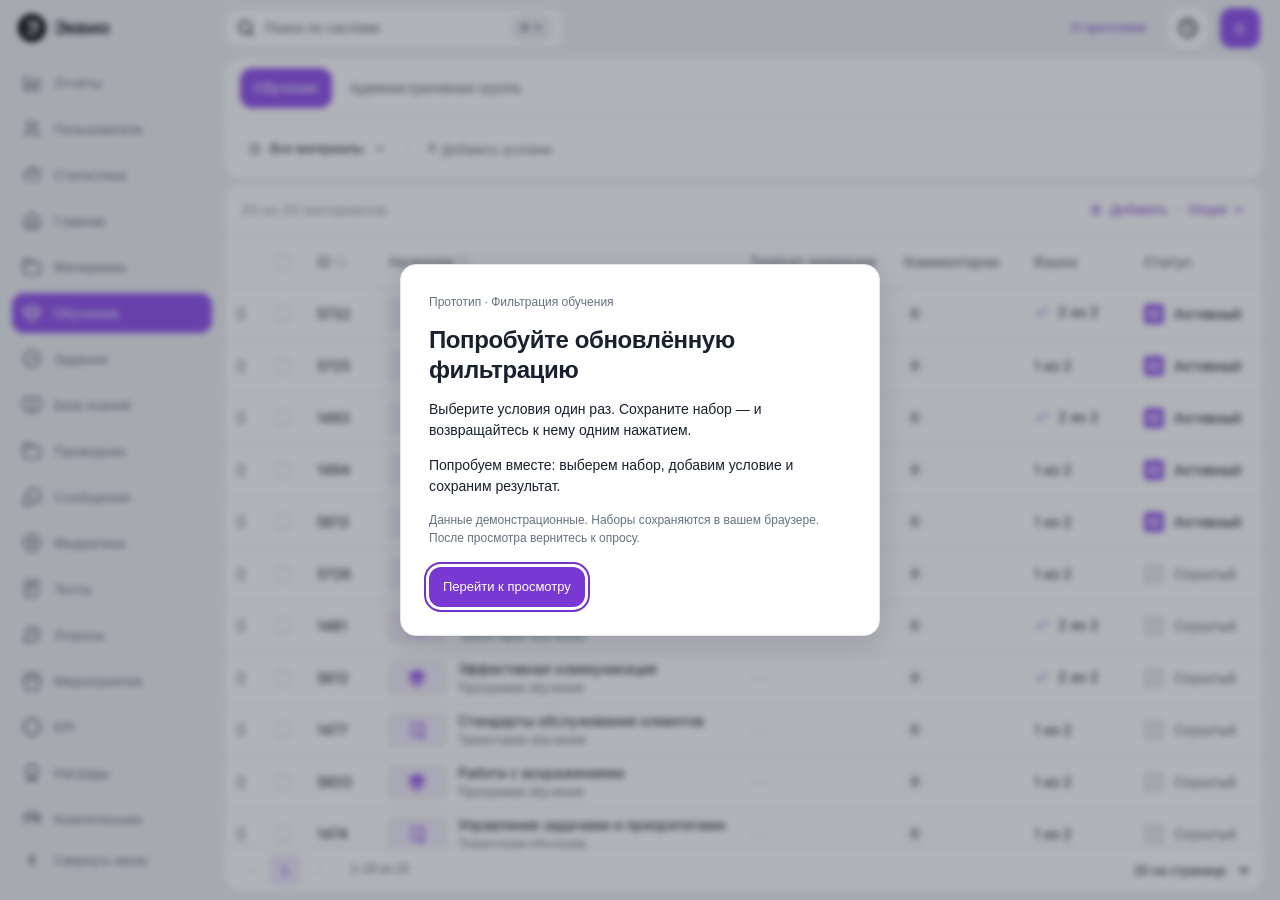
==== layout-filter-tour/index.html @ 99398ef5 "Publish two Ekvio research prototypes" ====
<!DOCTYPE html>

<html class="notranslate" lang="ru" translate="no"><head><meta charset="utf-8"/><meta content="width=device-width,initial-scale=1" name="viewport"/><meta content="default-src 'none'; img-src 'self' data:; style-src 'self' 'unsafe-inline'; font-src 'self' data:; script-src 'self'; connect-src 'none'; frame-src 'none'; form-action 'none'; base-uri 'none'" http-equiv="Content-Security-Policy"/><title>Эквио · Попробуйте новую фильтрацию</title><link href="assets/e14775a285245802.css" rel="stylesheet"/>
<link href="assets/inline-01.css" rel="stylesheet"/>
<link href="assets/inline-02.css" rel="stylesheet"/>
<link href="assets/inline-03.css" rel="stylesheet"/>
<link href="assets/inline-04.css" rel="stylesheet"/>
<link href="assets/inline-05.css" rel="stylesheet"/>
<link href="assets/aad5d171cd3f536a.css" rel="stylesheet"/>
<link href="assets/68f883c4b0aa646a.css" rel="stylesheet"/>
<link href="assets/72a72eab15d77224.css" rel="stylesheet"/>
<link href="assets/inline-09.css" rel="stylesheet"/>
<link href="assets/inline-10.css" rel="stylesheet"/>
<link href="assets/inline-11.css" rel="stylesheet"/>
<link href="assets/6b6052547d65564a.css" rel="stylesheet"/>
<link href="assets/01a82d93667bd2c8.css" rel="stylesheet"/>
<link href="assets/c01bfa5bc910f23b.css" rel="stylesheet"/><link href="tokens.css" rel="stylesheet"/><link href="ui.css" rel="stylesheet"/><script defer="" src="search-index.js"></script><script defer="" src="ui.js?v=study-9"></script><link href="layout-b.css" rel="stylesheet"/><link href="filter-views.css?v=study-9" rel="stylesheet"/><link href="research-tour.css?v=study-9" rel="stylesheet"/></head><body class="refresh list-view layout-b preview-hidden filter-views"><svg aria-hidden="true" style="display:none" xmlns="http://www.w3.org/2000/svg"><symbol fill="none" id="igIIs">
<path clip-rule="evenodd" d="M11.4772 1.33636C11.8195 1.24368 12.1803 1.24368 12.5226 1.33636C12.92 1.44395 13.2545 1.7066 13.5215 1.91624C13.547 1.93625 13.5719 1.95578 13.5961 1.97465L20.3784 7.24977C20.4046 7.27008 20.4305 7.29019 20.4562 7.31013C20.8328 7.60241 21.1646 7.85991 21.4119 8.19421C21.6288 8.48759 21.7905 8.8181 21.8889 9.1695C22.0009 9.56992 22.0005 9.98993 22 10.4667C21.9999 10.4992 21.9999 10.532 21.9999 10.5651V17.8386C21.9999 18.3657 21.9999 18.8204 21.9693 19.195C21.937 19.5904 21.8657 19.9836 21.6729 20.362C21.3853 20.9264 20.9264 21.3854 20.3619 21.673C19.9835 21.8658 19.5903 21.9371 19.1949 21.9694C18.8204 22 18.3656 22 17.8385 22H15.7999C15.7923 22 15.7846 22 15.7767 22C15.6576 22 15.5154 22.0001 15.3901 21.9899C15.2448 21.978 15.0369 21.9475 14.8189 21.8365C14.5367 21.6927 14.3072 21.4632 14.1634 21.181C14.0523 20.963 14.0219 20.755 14.01 20.6098C13.9998 20.4845 13.9998 20.3422 13.9999 20.2231L13.9999 13.6C13.9999 13.3035 13.9991 13.1412 13.9896 13.0246C13.9892 13.02 13.9888 13.0156 13.9884 13.0114C13.9843 13.011 13.9799 13.0107 13.9753 13.0103C13.8587 13.0008 13.6964 13 13.3999 13H10.5999C10.3034 13 10.1411 13.0008 10.0245 13.0103C10.0199 13.0107 10.0155 13.011 10.0113 13.0114C10.011 13.0156 10.0106 13.02 10.0102 13.0246C10.0007 13.1412 9.9999 13.3035 9.9999 13.6L9.9999 20.2231C9.99995 20.3422 10 20.4845 9.98976 20.6098C9.9779 20.755 9.94745 20.963 9.83641 21.181C9.6926 21.4632 9.46312 21.6927 9.18088 21.8365C8.96294 21.9475 8.75494 21.978 8.60973 21.9899C8.48441 22.0001 8.34216 22 8.22305 22C8.21523 22 8.2075 22 8.1999 22H6.16133C5.63419 22 5.17943 22 4.80487 21.9694C4.40952 21.9371 4.0163 21.8658 3.63792 21.673C3.07344 21.3854 2.6145 20.9264 2.32688 20.362C2.13408 19.9836 2.06277 19.5904 2.03046 19.195C1.99986 18.8204 1.99988 18.3657 1.99989 17.8385L1.9999 10.5651C1.9999 10.532 1.99986 10.4992 1.99982 10.4667C1.99931 9.98993 1.99886 9.56992 2.11094 9.1695C2.2093 8.8181 2.37094 8.48759 2.58794 8.19421C2.83519 7.85991 3.16701 7.6024 3.54364 7.31012C3.56934 7.29018 3.59524 7.27007 3.62134 7.24977L10.4037 1.97465C10.4279 1.95578 10.4528 1.93625 10.4783 1.91623C10.7453 1.7066 11.0798 1.44395 11.4772 1.33636ZM11.9926 3.28153C11.9174 3.33174 11.8184 3.40798 11.6315 3.55335L4.84923 8.82848C4.35115 9.21587 4.2584 9.29901 4.19591 9.3835C4.12358 9.4813 4.0697 9.59147 4.03691 9.7086C4.00858 9.8098 3.9999 9.93406 3.9999 10.5651V17.8C3.9999 18.3765 4.00067 18.7488 4.02382 19.0321C4.04602 19.3038 4.0837 19.4045 4.10889 19.454C4.20476 19.6421 4.35774 19.7951 4.5459 19.891C4.59535 19.9162 4.69607 19.9539 4.96773 19.9761C5.25107 19.9992 5.62334 20 6.1999 20H7.9999L7.99989 13.5681C7.99986 13.3157 7.99983 13.0699 8.01684 12.8618C8.03552 12.6332 8.07959 12.3634 8.21788 12.092C8.40963 11.7157 8.71559 11.4097 9.09191 11.218C9.36334 11.0797 9.63307 11.0356 9.86167 11.0169C10.0698 10.9999 10.3156 11 10.568 11H13.4318C13.6842 11 13.93 10.9999 14.1381 11.0169C14.3667 11.0356 14.6365 11.0797 14.9079 11.218C15.2842 11.4097 15.5902 11.7157 15.7819 12.092C15.9202 12.3634 15.9643 12.6332 15.983 12.8618C16 13.0699 15.9999 13.3157 15.9999 13.5681L15.9999 20H17.7999C18.3764 20 18.7487 19.9992 19.0321 19.9761C19.3037 19.9539 19.4044 19.9162 19.4539 19.891C19.642 19.7951 19.795 19.6421 19.8909 19.454C19.9161 19.4045 19.9538 19.3038 19.976 19.0321C19.9991 18.7488 19.9999 18.3765 19.9999 17.8V10.5651C19.9999 9.93406 19.9912 9.8098 19.9629 9.7086C19.9301 9.59146 19.8762 9.4813 19.8039 9.3835C19.7414 9.29901 19.6486 9.21587 19.1506 8.82848L12.3683 3.55335C12.1814 3.40798 12.0823 3.33174 12.0072 3.28153C12.0046 3.27983 12.0022 3.27822 11.9999 3.27669C11.9976 3.27822 11.9951 3.27983 11.9926 3.28153Z" fill="currentColor" fill-rule="evenodd"></path>
</symbol><symbol fill="none" id="ykJxh">
<path clip-rule="evenodd" d="M8 1C8.55229 1 9 1.44772 9 2V3H15V2C15 1.44772 15.4477 1 16 1C16.5523 1 17 1.44772 17 2V3.00163C17.4755 3.00489 17.891 3.01471 18.2518 3.04419C18.8139 3.09012 19.3306 3.18868 19.816 3.43597C20.5686 3.81947 21.1805 4.43139 21.564 5.18404C21.8113 5.66937 21.9099 6.18608 21.9558 6.74817C22 7.28936 22 7.95372 22 8.75868V17.2413C22 18.0463 22 18.7106 21.9558 19.2518C21.9099 19.8139 21.8113 20.3306 21.564 20.816C21.1805 21.5686 20.5686 22.1805 19.816 22.564C19.3306 22.8113 18.8139 22.9099 18.2518 22.9558C17.7106 23 17.0463 23 16.2413 23H7.75868C6.95372 23 6.28936 23 5.74817 22.9558C5.18608 22.9099 4.66937 22.8113 4.18404 22.564C3.43139 22.1805 2.81947 21.5686 2.43597 20.816C2.18868 20.3306 2.09012 19.8139 2.04419 19.2518C1.99998 18.7106 1.99999 18.0463 2 17.2413V8.7587C1.99999 7.95373 1.99998 7.28937 2.04419 6.74817C2.09012 6.18608 2.18868 5.66937 2.43597 5.18404C2.81947 4.43139 3.43139 3.81947 4.18404 3.43597C4.66937 3.18868 5.18608 3.09012 5.74818 3.04419C6.10898 3.01471 6.52454 3.00489 7 3.00163V2C7 1.44772 7.44772 1 8 1ZM7 5.00176C6.55447 5.00489 6.20463 5.01356 5.91104 5.03755C5.47262 5.07337 5.24842 5.1383 5.09202 5.21799C4.7157 5.40973 4.40973 5.71569 4.21799 6.09202C4.1383 6.24842 4.07337 6.47262 4.03755 6.91104C4.00078 7.36113 4 7.94342 4 8.8V9H20V8.8C20 7.94342 19.9992 7.36113 19.9624 6.91104C19.9266 6.47262 19.8617 6.24842 19.782 6.09202C19.5903 5.7157 19.2843 5.40973 18.908 5.21799C18.7516 5.1383 18.5274 5.07337 18.089 5.03755C17.7954 5.01356 17.4455 5.00489 17 5.00176V6C17 6.55228 16.5523 7 16 7C15.4477 7 15 6.55228 15 6V5H9V6C9 6.55228 8.55229 7 8 7C7.44772 7 7 6.55228 7 6V5.00176ZM20 11H4V17.2C4 18.0566 4.00078 18.6389 4.03755 19.089C4.07337 19.5274 4.1383 19.7516 4.21799 19.908C4.40973 20.2843 4.7157 20.5903 5.09202 20.782C5.24842 20.8617 5.47262 20.9266 5.91104 20.9624C6.36113 20.9992 6.94342 21 7.8 21H16.2C17.0566 21 17.6389 20.9992 18.089 20.9624C18.5274 20.9266 18.7516 20.8617 18.908 20.782C19.2843 20.5903 19.5903 20.2843 19.782 19.908C19.8617 19.7516 19.9266 19.5274 19.9624 19.089C19.9992 18.6389 20 18.0566 20 17.2V11Z" fill="currentColor" fill-rule="evenodd"></path>
</symbol><symbol fill="none" id="jqckK">
<path d="M7.07983 3.37019C6.22166 2.49377 7.04621 1.03503 8.24706 1.32179L8.25254 1.32312C10.8103 1.95483 13.745 3.31774 16.2672 5.32932C16.7244 5.07456 17.3142 5.14112 17.7021 5.52899L19.1714 6.99825C19.5602 7.38713 19.6261 7.97907 19.369 8.43673C21.3773 10.9598 22.7453 13.889 23.3772 16.4478L23.378 16.4509C23.6707 17.6582 22.1977 18.4703 21.3227 17.6131L21.3174 17.6078L16.319 12.6094L16.0355 12.893C15.6926 13.2359 15.1777 13.3064 14.7641 13.1045L5.07081 22.7977C4.50752 23.361 3.59884 23.361 3.03562 22.7977L1.9026 21.6647L1.89573 21.6578C1.34896 21.0963 1.34896 20.1981 1.89573 19.6365L1.9026 19.6295L11.5934 9.93874C11.3855 9.52348 11.4544 9.00317 11.8 8.65756L12.0836 8.37401L7.08524 3.37566L7.07983 3.37019ZM12.5874 11.0123L2.95251 20.6471L4.05322 21.7478L13.6881 12.113L12.5874 11.0123ZM16.8723 7.82662C14.5145 5.46241 11.4623 3.80467 8.75553 2.97839L13.4332 7.65611C13.8283 8.05121 13.8283 8.69681 13.4332 9.09191L13.0839 9.44124L15.2518 11.6092L15.6011 11.2598C15.9962 10.8647 16.6418 10.8647 17.0369 11.2598L21.7216 15.9445C20.8945 13.2398 19.2316 10.1922 16.8723 7.82662Z" fill="currentColor" stroke="currentColor"></path>
<path clip-rule="evenodd" d="M6.9118 3.53472L6.91265 3.53559L6.91895 3.54195L11.751 8.37401L11.6338 8.49127C11.2576 8.86739 11.1522 9.41285 11.3156 9.88394L1.73632 19.4633L1.73543 19.4641L1.72723 19.4724C1.09158 20.1253 1.09156 21.169 1.72725 21.8218L1.72856 21.8232L1.73632 21.831L2.86932 22.964C3.52439 23.6192 4.58198 23.6192 5.2371 22.964L14.82 13.3811C15.2885 13.5392 15.8285 13.4325 16.2018 13.0593L16.319 12.942L21.1511 17.7741L21.1582 17.7811C22.1967 18.7984 23.9567 17.8398 23.6065 16.3955L23.6058 16.3923C22.9754 13.8401 21.6243 10.9298 19.6451 8.40678C19.8649 7.88452 19.763 7.25727 19.3377 6.83197L17.8684 5.3627C17.4442 4.9385 16.8191 4.83599 16.2977 5.05354C13.7749 3.0708 10.8598 1.72483 8.30893 1.09482L8.30252 1.09326C6.87367 0.75205 5.88753 2.48866 6.9118 3.53472ZM16.2672 5.32932C13.745 3.31774 10.8103 1.95483 8.25254 1.32312L8.24706 1.32179C7.04621 1.03503 6.22166 2.49377 7.07983 3.37019L7.08524 3.37566L12.0836 8.37401L11.8 8.65756C11.4544 9.00317 11.3855 9.52348 11.5934 9.93874L1.9026 19.6295L1.89573 19.6365C1.34896 20.1981 1.34896 21.0963 1.89573 21.6578L1.9026 21.6647L3.03562 22.7977C3.59884 23.361 4.50752 23.361 5.07081 22.7977L14.7641 13.1045C15.1777 13.3064 15.6926 13.2359 16.0355 12.893L16.319 12.6094L21.3174 17.6078L21.3227 17.6131C22.1977 18.4703 23.6707 17.6582 23.378 16.4509L23.3772 16.4478C22.7453 13.889 21.3773 10.9598 19.369 8.43673C19.6261 7.97907 19.5602 7.38713 19.1714 6.99825L17.7021 5.52899C17.3142 5.14112 16.7244 5.07456 16.2672 5.32932ZM12.5874 11.0123L2.95251 20.6471L4.05322 21.7478L13.6881 12.113L12.5874 11.0123ZM13.3555 12.113L4.05322 21.4153L3.28509 20.6471L12.5874 11.3448L13.3555 12.113ZM17.2032 11.0936C16.7163 10.6066 15.9218 10.6066 15.4348 11.0936L15.2518 11.2766L13.4164 9.44124L13.5995 9.25819C14.0864 8.77126 14.0864 7.97676 13.5995 7.48982L9.63035 3.52064C12.0523 4.40958 14.6485 5.92984 16.7058 7.99269C18.7642 10.0566 20.2877 12.6495 21.1782 15.0685L17.2032 11.0936ZM17.0369 11.2598C16.6418 10.8647 15.9962 10.8647 15.6011 11.2598L15.2518 11.6092L13.0839 9.44124L13.4332 9.09191C13.8283 8.69681 13.8283 8.05121 13.4332 7.65611L8.75553 2.97839C8.9177 3.0279 9.08111 3.08039 9.24554 3.13583C11.8256 4.00585 14.6557 5.60406 16.8723 7.82662C19.09 10.0503 20.6923 12.8764 21.5637 15.454C21.6193 15.6186 21.672 15.7822 21.7216 15.9445L17.0369 11.2598Z" fill="currentColor" fill-rule="evenodd" stroke="currentColor"></path>
</symbol><symbol fill="none" id="kayJc">
<path clip-rule="evenodd" d="M12.4502 3.2522C7.47963 3.2522 3.4502 7.28163 3.4502 12.2522C3.4502 14.4733 4.25481 16.5066 5.58846 18.0763C6.5049 16.9631 7.89387 16.2522 9.4502 16.2522H15.4502C17.0065 16.2522 18.3955 16.9631 19.3119 18.0763C20.6456 16.5066 21.4502 14.4733 21.4502 12.2522C21.4502 7.28163 17.4208 3.2522 12.4502 3.2522ZM19.8204 20.4181C22.0494 18.405 23.4502 15.4922 23.4502 12.2522C23.4502 6.17706 18.5253 1.2522 12.4502 1.2522C6.37506 1.2522 1.4502 6.17706 1.4502 12.2522C1.4502 15.4922 2.85099 18.405 5.07999 20.4181C5.09158 20.429 5.10347 20.4397 5.11564 20.4502C7.0619 22.1926 9.63231 23.2522 12.4502 23.2522C15.2681 23.2522 17.8385 22.1926 19.7847 20.4502C19.7969 20.4397 19.8088 20.4291 19.8204 20.4181ZM17.8508 19.4524C17.3029 18.7228 16.4308 18.2522 15.4502 18.2522H9.4502C8.46963 18.2522 7.59753 18.7228 7.04958 19.4524C8.55387 20.5825 10.4238 21.2522 12.4502 21.2522C14.4766 21.2522 16.3465 20.5825 17.8508 19.4524ZM12.4502 6.7522C10.7933 6.7522 9.4502 8.09534 9.4502 9.7522C9.4502 11.4091 10.7933 12.7522 12.4502 12.7522C14.107 12.7522 15.4502 11.4091 15.4502 9.7522C15.4502 8.09534 14.107 6.7522 12.4502 6.7522ZM7.4502 9.7522C7.4502 6.99077 9.68877 4.7522 12.4502 4.7522C15.2116 4.7522 17.4502 6.99077 17.4502 9.7522C17.4502 12.5136 15.2116 14.7522 12.4502 14.7522C9.68877 14.7522 7.4502 12.5136 7.4502 9.7522Z" fill="currentColor" fill-rule="evenodd"></path>
</symbol><symbol fill="none" id="nsIRL">
<path clip-rule="evenodd" d="M10.09 4.05463C9.96938 4.01302 9.8127 3.99997 9.02229 3.99997H5.2C4.62345 3.99997 4.25118 4.00075 3.96784 4.0239C3.69617 4.04609 3.59546 4.08377 3.54601 4.10896C3.35785 4.20484 3.20487 4.35782 3.109 4.54598C3.0838 4.59542 3.04612 4.69614 3.02393 4.96781C3.00357 5.21695 3.00052 5.53487 3.00007 5.99997H11.382L10.99 5.2161C10.6366 4.50915 10.5548 4.37484 10.4637 4.28555C10.3578 4.18184 10.2301 4.10296 10.09 4.05463ZM13.618 5.99997L12.7789 4.32168C12.7602 4.28429 12.7417 4.24719 12.7234 4.2104C12.4586 3.67916 12.2258 3.21196 11.8631 2.85672C11.5454 2.54557 11.1625 2.30893 10.7421 2.16394C10.2622 1.99839 9.74022 1.99908 9.14666 1.99986C9.10555 1.99992 9.0641 1.99997 9.02229 1.99997L5.16146 1.99997C4.63431 1.99995 4.17955 1.99994 3.80497 2.03054C3.40963 2.06284 3.01641 2.13416 2.63803 2.32695C2.07354 2.61457 1.6146 3.07351 1.32698 3.638C1.13419 4.01638 1.06287 4.4096 1.03057 4.80494C0.999967 5.17952 0.999983 5.63428 1 6.16143L1 16.2413C0.999989 17.0462 0.999978 17.7106 1.0442 18.2518C1.09012 18.8139 1.18868 19.3306 1.43598 19.8159C1.81947 20.5686 2.43139 21.1805 3.18404 21.564C3.66938 21.8113 4.18608 21.9099 4.74818 21.9558C5.28937 22 5.95372 22 6.75868 22H17.2413C18.0463 22 18.7106 22 19.2518 21.9558C19.8139 21.9099 20.3306 21.8113 20.816 21.564C21.5686 21.1805 22.1805 20.5686 22.564 19.8159C22.8113 19.3306 22.9099 18.8139 22.9558 18.2518C23 17.7106 23 17.0463 23 16.2413V11.7586C23 10.9537 23 10.2893 22.9558 9.74815C22.9099 9.18605 22.8113 8.66934 22.564 8.18401C22.1805 7.43136 21.5686 6.81944 20.816 6.43595C20.3306 6.18865 19.8139 6.09009 19.2518 6.04417C18.7106 5.99995 18.0463 5.99996 17.2413 5.99997L13.618 5.99997ZM12.9799 7.99997C12.9938 8.00026 13.0077 8.00026 13.0217 7.99997H17.2C18.0566 7.99997 18.6389 8.00075 19.089 8.03752C19.5274 8.07334 19.7516 8.13827 19.908 8.21796C20.2843 8.40971 20.5903 8.71567 20.782 9.09199C20.8617 9.24839 20.9266 9.47259 20.9625 9.91101C20.9992 10.3611 21 10.9434 21 11.8V16.2C21 17.0566 20.9992 17.6388 20.9625 18.0889C20.9266 18.5273 20.8617 18.7516 20.782 18.908C20.5903 19.2843 20.2843 19.5902 19.908 19.782C19.7516 19.8617 19.5274 19.9266 19.089 19.9624C18.6389 19.9992 18.0566 20 17.2 20H6.8C5.94342 20 5.36113 19.9992 4.91104 19.9624C4.47262 19.9266 4.24842 19.8617 4.09202 19.782C3.7157 19.5902 3.40974 19.2843 3.21799 18.908C3.1383 18.7516 3.07337 18.5273 3.03755 18.0889C3.00078 17.6388 3 17.0566 3 16.2V7.99997H12.9799Z" fill="currentColor" fill-rule="evenodd"></path>
</symbol><symbol fill="none" id="XjZgD">
<path clip-rule="evenodd" d="M2.4502 12.2522C2.4502 6.72935 6.92735 2.2522 12.4502 2.2522C17.973 2.2522 22.4502 6.72935 22.4502 12.2522C22.4502 17.775 17.973 22.2522 12.4502 22.2522C11.1219 22.2522 9.85169 21.9927 8.68941 21.5206C8.58442 21.478 8.52382 21.4535 8.47906 21.4367C8.47377 21.4347 8.46917 21.433 8.46524 21.4316C8.46376 21.4318 8.46218 21.432 8.46049 21.4322C8.42358 21.4372 8.37328 21.4455 8.27724 21.4615L4.71936 22.0545C4.70986 22.056 4.70028 22.0576 4.69063 22.0593C4.53001 22.0861 4.35031 22.1161 4.19423 22.1279C4.02405 22.1407 3.75331 22.1452 3.4672 22.0225C3.11349 21.8708 2.83163 21.5889 2.67992 21.2352C2.5572 20.9491 2.56168 20.6783 2.57452 20.5082C2.5863 20.3521 2.61631 20.1724 2.64314 20.0118C2.64475 20.0021 2.64635 19.9925 2.64793 19.983L3.24091 16.4251C3.25692 16.3291 3.26519 16.2788 3.27019 16.2419C3.27042 16.2402 3.27063 16.2386 3.27083 16.2371C3.2694 16.2332 3.26771 16.2286 3.26572 16.2233C3.24891 16.1786 3.22439 16.118 3.18175 16.013C2.70972 14.8507 2.4502 13.5805 2.4502 12.2522ZM12.4502 4.2522C8.03192 4.2522 4.4502 7.83392 4.4502 12.2522C4.4502 13.3182 4.65815 14.3331 5.03476 15.2604C5.04072 15.2751 5.04684 15.2901 5.05309 15.3054C5.11415 15.4549 5.18676 15.6327 5.22398 15.7988C5.25778 15.9496 5.27238 16.0814 5.2724 16.2359C5.27242 16.4056 5.2435 16.577 5.22018 16.7154C5.21796 16.7286 5.21579 16.7414 5.2137 16.7539L4.66675 20.0356L7.94845 19.4887C7.96098 19.4866 7.97384 19.4844 7.98701 19.4822C8.12536 19.4589 8.29684 19.43 8.46646 19.43C8.62101 19.43 8.75283 19.4446 8.90363 19.4784C9.06966 19.5156 9.24747 19.5882 9.39701 19.6493C9.4123 19.6556 9.4273 19.6617 9.44196 19.6676C10.3693 20.0442 11.3842 20.2522 12.4502 20.2522C16.8685 20.2522 20.4502 16.6705 20.4502 12.2522C20.4502 7.83392 16.8685 4.2522 12.4502 4.2522ZM6.4502 12.2522C6.4502 11.4238 7.12177 10.7522 7.9502 10.7522C8.77862 10.7522 9.4502 11.4238 9.4502 12.2522C9.4502 13.0806 8.77862 13.7522 7.9502 13.7522C7.12177 13.7522 6.4502 13.0806 6.4502 12.2522ZM10.9502 12.2522C10.9502 11.4238 11.6218 10.7522 12.4502 10.7522C13.2786 10.7522 13.9502 11.4238 13.9502 12.2522C13.9502 13.0806 13.2786 13.7522 12.4502 13.7522C11.6218 13.7522 10.9502 13.0806 10.9502 12.2522ZM15.4502 12.2522C15.4502 11.4238 16.1218 10.7522 16.9502 10.7522C17.7786 10.7522 18.4502 11.4238 18.4502 12.2522C18.4502 13.0806 17.7786 13.7522 16.9502 13.7522C16.1218 13.7522 15.4502 13.0806 15.4502 12.2522Z" fill="currentColor" fill-rule="evenodd"></path>
</symbol><symbol fill="none" id="nTHqH">
<path clip-rule="evenodd" d="M12 3C10.8954 3 10 3.89543 10 5C10 6.10457 10.8954 7 12 7C13.1046 7 14 6.10457 14 5C14 3.89543 13.1046 3 12 3ZM8 5C8 2.79086 9.79086 1 12 1C14.2091 1 16 2.79086 16 5C16 6.86384 14.7252 8.42994 13 8.87398V20.9443C15.019 20.7186 16.9135 19.8144 18.364 18.364C19.8144 16.9135 20.7186 15.019 20.9443 13H19C18.4477 13 18 12.5523 18 12C18 11.4477 18.4477 11 19 11H22C22.5523 11 23 11.4477 23 12C23 14.9174 21.8411 17.7153 19.7782 19.7782C17.7153 21.8411 14.9174 23 12 23C9.08262 23 6.28473 21.8411 4.22183 19.7782C2.15893 17.7153 1 14.9174 1 12C1 11.7348 1.10536 11.4804 1.29289 11.2929C1.48043 11.1054 1.73478 11 2 11H5C5.55228 11 6 11.4477 6 12C6 12.5523 5.55228 13 5 13H3.0557C3.28137 15.019 4.18561 16.9135 5.63604 18.364C7.08647 19.8144 8.98098 20.7186 11 20.9443V8.87398C9.27477 8.42994 8 6.86384 8 5Z" fill="currentColor" fill-rule="evenodd"></path>
</symbol><symbol fill="none" id="OONiJ">
<path clip-rule="evenodd" d="M12 3.00952C7.02944 3.00952 3 7.03896 3 12.0095C3 16.9801 7.02944 21.0095 12 21.0095C16.9706 21.0095 21 16.9801 21 12.0095C21 7.03896 16.9706 3.00952 12 3.00952ZM1 12.0095C1 5.93439 5.92487 1.00952 12 1.00952C18.0751 1.00952 23 5.93439 23 12.0095C23 18.0847 18.0751 23.0095 12 23.0095C5.92487 23.0095 1 18.0847 1 12.0095ZM12 7.00952C12.5523 7.00952 13 7.45724 13 8.00952V12.0095C13 12.5618 12.5523 13.0095 12 13.0095C11.4477 13.0095 11 12.5618 11 12.0095V8.00952C11 7.45724 11.4477 7.00952 12 7.00952ZM11 16.0095C11 15.4572 11.4477 15.0095 12 15.0095H12.01C12.5623 15.0095 13.01 15.4572 13.01 16.0095C13.01 16.5618 12.5623 17.0095 12.01 17.0095H12C11.4477 17.0095 11 16.5618 11 16.0095Z" fill="currentColor" fill-rule="evenodd"></path>
</symbol><symbol fill="none" id="gkGKW">
<path clip-rule="evenodd" d="M12 3.00952C7.02944 3.00952 3 7.03896 3 12.0095C3 16.9801 7.02944 21.0095 12 21.0095C16.9706 21.0095 21 16.9801 21 12.0095C21 7.03896 16.9706 3.00952 12 3.00952ZM1 12.0095C1 5.93439 5.92487 1.00952 12 1.00952C18.0751 1.00952 23 5.93439 23 12.0095C23 18.0847 18.0751 23.0095 12 23.0095C5.92487 23.0095 1 18.0847 1 12.0095ZM12 7.00952C12.5523 7.00952 13 7.45724 13 8.00952V12.0095C13 12.5618 12.5523 13.0095 12 13.0095C11.4477 13.0095 11 12.5618 11 12.0095V8.00952C11 7.45724 11.4477 7.00952 12 7.00952ZM11 16.0095C11 15.4572 11.4477 15.0095 12 15.0095H12.01C12.5623 15.0095 13.01 15.4572 13.01 16.0095C13.01 16.5618 12.5623 17.0095 12.01 17.0095H12C11.4477 17.0095 11 16.5618 11 16.0095Z" fill="currentColor" fill-rule="evenodd"></path>
</symbol><symbol fill="none" id="HzgHU">
<path clip-rule="evenodd" d="M18.8141 5.88824C15.2994 2.37352 9.60094 2.37352 6.08622 5.88824C3.73155 8.24291 2.9531 11.5783 3.75571 14.5837C3.8982 15.1173 3.58116 15.6654 3.04757 15.8079C2.51399 15.9504 1.96592 15.6333 1.82342 15.0998C0.844182 11.4329 1.7921 7.35394 4.67201 4.47402C8.96778 0.178256 15.9326 0.178255 20.2284 4.47402C24.5241 8.76979 24.5241 15.7346 20.2284 20.0304C17.3484 22.9103 13.2695 23.8582 9.60262 22.879C9.06904 22.7365 8.752 22.1884 8.89449 21.6548C9.03698 21.1212 9.58506 20.8042 10.1186 20.9467C13.1241 21.7493 16.4595 20.9708 18.8141 18.6162C22.3289 15.1014 22.3289 9.40296 18.8141 5.88824ZM8.45032 9.2523C8.45032 8.70001 8.89804 8.2523 9.45032 8.2523H15.4503C16.0026 8.2523 16.4503 8.70001 16.4503 9.2523V15.2523C16.4503 15.8046 16.0026 16.2523 15.4503 16.2523C14.898 16.2523 14.4503 15.8046 14.4503 15.2523V11.6665L6.15723 19.9594C5.7667 20.3499 5.13354 20.3499 4.74302 19.9593C4.3525 19.5688 4.35251 18.9356 4.74304 18.5451L13.0361 10.2523H9.45032C8.89804 10.2523 8.45032 9.80458 8.45032 9.2523Z" fill="currentColor" fill-rule="evenodd"></path>
</symbol><symbol fill="none" id="npIRK">
<path clip-rule="evenodd" d="M7.35462 0.999775C7.38533 0.999899 7.41534 1.00002 7.44454 1.00002H16.5557C16.5849 1.00002 16.6149 0.999899 16.6456 0.999775C16.9586 0.998509 17.3443 0.99695 17.6841 1.12064C18.2397 1.32283 18.6773 1.76045 18.8795 2.31598C18.9594 2.5355 18.987 2.77416 18.9962 3.00002L20.5266 3.00002C20.7366 3 20.9412 2.99998 21.1153 3.01185C21.3057 3.02484 21.5314 3.05532 21.7655 3.15226C22.2555 3.35525 22.6449 3.7446 22.8479 4.23465C22.9448 4.4687 22.9753 4.69442 22.9883 4.88479C23.0001 5.05888 23.0001 5.2635 23.0001 5.47354V6.00002C23.0001 6.04656 23.0001 6.09241 23.0001 6.13759C23.0006 6.93298 23.0009 7.52364 22.8638 8.0353C22.4939 9.41566 21.4157 10.4939 20.0354 10.8637C19.6548 10.9657 19.2305 10.9916 18.7108 10.9981C17.9429 13.5809 15.7245 15.5394 13.0001 15.9291V17H13.4445C15.9605 17 18.0001 19.0396 18.0001 21.5556C18.0001 22.3533 17.3534 23 16.5557 23H7.44454C6.6468 23 6.0001 22.3533 6.0001 21.5556C6.0001 19.0396 8.03969 17 10.5557 17H11.0001V15.9291C8.27565 15.5394 6.05727 13.5809 5.2894 10.9981C4.76967 10.9916 4.34539 10.9657 3.96482 10.8637C2.58445 10.4939 1.50626 9.41566 1.13639 8.0353C0.999297 7.52365 0.999617 6.93299 1.00005 6.1376C1.00007 6.09241 1.0001 6.04656 1.0001 6.00002V5.50002C1.0001 5.49119 1.0001 5.48236 1.00009 5.47355C1.00007 5.2635 1.00005 5.05888 1.01193 4.88479C1.02492 4.69442 1.05539 4.4687 1.15234 4.23465C1.35533 3.7446 1.74467 3.35525 2.23473 3.15226C2.46877 3.05532 2.6945 3.02484 2.88487 3.01185C3.05895 2.99998 3.26358 3 3.47362 3.00002C3.48244 3.00002 3.49126 3.00002 3.5001 3.00002H5.00397C5.01318 2.77416 5.04081 2.5355 5.12071 2.31598C5.32291 1.76045 5.76052 1.32283 6.31606 1.12064C6.65588 0.99695 7.04156 0.998509 7.35462 0.999775ZM5.0001 5.00002H3.5001C3.25344 5.00002 3.11854 5.00056 3.02101 5.00722C3.01648 5.00753 3.01222 5.00784 3.00823 5.00815C3.00792 5.01214 3.0076 5.0164 3.00729 5.02094C3.00064 5.11846 3.0001 5.25337 3.0001 5.50002V6.00002C3.0001 6.99437 3.00869 7.29538 3.06824 7.51766C3.25318 8.20784 3.79227 8.74694 4.48246 8.93187C4.60125 8.9637 4.74252 8.98097 5.0001 8.99016V5.00002ZM7.0001 3.44446C7.0001 3.22541 7.00052 3.10562 7.0058 3.01877C7.00606 3.01441 7.00633 3.01033 7.0066 3.00652C7.0104 3.00625 7.01448 3.00599 7.01885 3.00572C7.10569 3.00045 7.22548 3.00002 7.44454 3.00002H16.5557C16.7747 3.00002 16.8945 3.00045 16.9813 3.00572C16.9857 3.00599 16.9898 3.00625 16.9936 3.00652C16.9939 3.01033 16.9941 3.01441 16.9944 3.01877C16.9997 3.10562 17.0001 3.22541 17.0001 3.44446V9.00002C17.0001 11.7614 14.7615 14 12.0001 14C9.23867 14 7.0001 11.7614 7.0001 9.00002V3.44446ZM19.0001 5.00002V8.99016C19.2577 8.98097 19.3989 8.9637 19.5177 8.93187C20.2079 8.74694 20.747 8.20784 20.9319 7.51766C20.9915 7.29538 21.0001 6.99437 21.0001 6.00002V5.50002C21.0001 5.25337 20.9996 5.11846 20.9929 5.02094C20.9926 5.0164 20.9923 5.01214 20.992 5.00815C20.988 5.00784 20.9837 5.00753 20.9792 5.00722C20.8817 5.00056 20.7467 5.00002 20.5001 5.00002H19.0001ZM10.5557 19C9.33505 19 8.31431 19.8558 8.06065 21H15.9395C15.6859 19.8558 14.6651 19 13.4445 19H10.5557Z" fill="currentColor" fill-rule="evenodd"></path>
</symbol><symbol fill="none" id="WJJoF">
<path clip-rule="evenodd" d="M5.4502 2.2522C6.00248 2.2522 6.4502 2.69991 6.4502 3.2522V7.2522C6.4502 7.80448 6.00248 8.2522 5.4502 8.2522C4.89791 8.2522 4.4502 7.80448 4.4502 7.2522V3.2522C4.4502 2.69991 4.89791 2.2522 5.4502 2.2522ZM12.4502 2.2522C13.0025 2.2522 13.4502 2.69991 13.4502 3.2522V6.4229C14.6154 6.83474 15.4502 7.94598 15.4502 9.2522C15.4502 10.9091 14.107 12.2522 12.4502 12.2522C10.7933 12.2522 9.4502 10.9091 9.4502 9.2522C9.4502 7.94598 10.285 6.83474 11.4502 6.4229V3.2522C11.4502 2.69991 11.8979 2.2522 12.4502 2.2522ZM19.4502 2.2522C20.0025 2.2522 20.4502 2.69991 20.4502 3.2522V9.2522C20.4502 9.80448 20.0025 10.2522 19.4502 10.2522C18.8979 10.2522 18.4502 9.80448 18.4502 9.2522V3.2522C18.4502 2.69991 18.8979 2.2522 19.4502 2.2522ZM12.4502 8.2522C11.8979 8.2522 11.4502 8.69991 11.4502 9.2522C11.4502 9.80448 11.8979 10.2522 12.4502 10.2522C13.0025 10.2522 13.4502 9.80448 13.4502 9.2522C13.4502 8.69991 13.0025 8.2522 12.4502 8.2522ZM5.4502 12.2522C4.89791 12.2522 4.4502 12.6999 4.4502 13.2522C4.4502 13.8045 4.89791 14.2522 5.4502 14.2522C6.00248 14.2522 6.4502 13.8045 6.4502 13.2522C6.4502 12.6999 6.00248 12.2522 5.4502 12.2522ZM2.4502 13.2522C2.4502 11.5953 3.79334 10.2522 5.4502 10.2522C7.10705 10.2522 8.4502 11.5953 8.4502 13.2522C8.4502 14.5584 7.61539 15.6697 6.4502 16.0815V21.2522C6.4502 21.8045 6.00248 22.2522 5.4502 22.2522C4.89791 22.2522 4.4502 21.8045 4.4502 21.2522L4.4502 16.0815C3.285 15.6697 2.4502 14.5584 2.4502 13.2522ZM19.4502 14.2522C18.8979 14.2522 18.4502 14.6999 18.4502 15.2522C18.4502 15.8045 18.8979 16.2522 19.4502 16.2522C20.0025 16.2522 20.4502 15.8045 20.4502 15.2522C20.4502 14.6999 20.0025 14.2522 19.4502 14.2522ZM16.4502 15.2522C16.4502 13.5953 17.7933 12.2522 19.4502 12.2522C21.107 12.2522 22.4502 13.5953 22.4502 15.2522C22.4502 16.5584 21.6154 17.6697 20.4502 18.0815V21.2522C20.4502 21.8045 20.0025 22.2522 19.4502 22.2522C18.8979 22.2522 18.4502 21.8045 18.4502 21.2522V18.0815C17.285 17.6697 16.4502 16.5584 16.4502 15.2522ZM12.4502 14.2522C13.0025 14.2522 13.4502 14.6999 13.4502 15.2522V21.2522C13.4502 21.8045 13.0025 22.2522 12.4502 22.2522C11.8979 22.2522 11.4502 21.8045 11.4502 21.2522V15.2522C11.4502 14.6999 11.8979 14.2522 12.4502 14.2522Z" fill="currentColor" fill-rule="evenodd"></path>
</symbol><symbol fill="none" id="BQpsW">
<path clip-rule="evenodd" d="M12 3C7.02944 3 3 7.02944 3 12C3 16.9706 7.02944 21 12 21C16.9706 21 21 16.9706 21 12C21 7.02944 16.9706 3 12 3ZM1 12C1 5.92487 5.92487 1 12 1C18.0751 1 23 5.92487 23 12C23 18.0751 18.0751 23 12 23C5.92487 23 1 18.0751 1 12ZM17.2071 8.29289C17.5976 8.68342 17.5976 9.31658 17.2071 9.70711L11.2071 15.7071C10.8166 16.0976 10.1834 16.0976 9.79289 15.7071L6.79289 12.7071C6.40237 12.3166 6.40237 11.6834 6.79289 11.2929C7.18342 10.9024 7.81658 10.9024 8.20711 11.2929L10.5 13.5858L15.7929 8.29289C16.1834 7.90237 16.8166 7.90237 17.2071 8.29289Z" fill="currentColor" fill-rule="evenodd"></path>
</symbol><symbol fill="none" id="hfoGF">
<path clip-rule="evenodd" d="M18.8141 5.88824C15.2994 2.37352 9.60094 2.37352 6.08622 5.88824C3.73155 8.24291 2.9531 11.5783 3.75571 14.5837C3.8982 15.1173 3.58116 15.6654 3.04757 15.8079C2.51399 15.9504 1.96592 15.6333 1.82342 15.0998C0.844182 11.4329 1.7921 7.35394 4.67201 4.47402C8.96778 0.178256 15.9326 0.178255 20.2284 4.47402C24.5241 8.76979 24.5241 15.7346 20.2284 20.0304C17.3484 22.9103 13.2695 23.8582 9.60262 22.879C9.06904 22.7365 8.752 22.1884 8.89449 21.6548C9.03698 21.1212 9.58506 20.8042 10.1186 20.9467C13.1241 21.7493 16.4595 20.9708 18.8141 18.6162C22.3289 15.1014 22.3289 9.40296 18.8141 5.88824ZM8.45032 9.2523C8.45032 8.70001 8.89804 8.2523 9.45032 8.2523H15.4503C16.0026 8.2523 16.4503 8.70001 16.4503 9.2523V15.2523C16.4503 15.8046 16.0026 16.2523 15.4503 16.2523C14.898 16.2523 14.4503 15.8046 14.4503 15.2523V11.6665L6.15723 19.9594C5.7667 20.3499 5.13354 20.3499 4.74302 19.9593C4.3525 19.5688 4.35251 18.9356 4.74304 18.5451L13.0361 10.2523H9.45032C8.89804 10.2523 8.45032 9.80458 8.45032 9.2523Z" fill="currentColor" fill-rule="evenodd"></path>
</symbol><symbol fill="none" id="hBFwp">
<path clip-rule="evenodd" d="M7.7587 2H16.2413C17.0463 1.99999 17.7106 1.99998 18.2518 2.04419C18.8139 2.09012 19.3306 2.18868 19.816 2.43597C20.5686 2.81947 21.1805 3.43139 21.564 4.18404C21.8113 4.66937 21.9099 5.18608 21.9558 5.74817C22 6.28936 22 6.95372 22 7.75868V13.5343C22 14.2041 22 14.7569 21.9691 15.2095C21.9371 15.6788 21.8686 16.1129 21.6955 16.5307C21.2895 17.5108 20.5108 18.2895 19.5307 18.6955C19.1129 18.8686 18.6788 18.9371 18.2095 18.9691C17.7569 19 17.2041 19 16.5343 19H16.5C15.9634 19 15.8569 19.0063 15.7702 19.0268C15.6192 19.0624 15.4784 19.1328 15.3593 19.2322C15.2909 19.2893 15.2219 19.3707 14.9 19.8L13.4231 21.7693C13.3297 21.8938 13.2242 22.0346 13.1226 22.1476C13.0106 22.2721 12.8244 22.4555 12.5437 22.5647C12.194 22.7007 11.806 22.7007 11.4563 22.5647C11.1756 22.4555 10.9894 22.2721 10.8774 22.1476C10.7758 22.0346 10.6703 21.8938 10.577 21.7693L9.1 19.8C8.77806 19.3708 8.70913 19.2893 8.64075 19.2322C8.52156 19.1328 8.38085 19.0624 8.22975 19.0268C8.14307 19.0063 8.03656 19 7.5 19H7.46573C6.79594 19 6.24307 19 5.79046 18.9691C5.32118 18.9371 4.88708 18.8686 4.46927 18.6955C3.48915 18.2895 2.71046 17.5108 2.30448 16.5307C2.13142 16.1129 2.06288 15.6788 2.03087 15.2095C1.99998 14.7569 1.99999 14.2041 2 13.5343L2 7.7587C1.99999 6.95373 1.99998 6.28937 2.04419 5.74817C2.09012 5.18608 2.18868 4.66937 2.43597 4.18404C2.81947 3.43139 3.43139 2.81947 4.18404 2.43597C4.66937 2.18868 5.18608 2.09012 5.74817 2.04419C6.28937 1.99998 6.95373 1.99999 7.7587 2ZM5.91104 4.03755C5.47262 4.07337 5.24842 4.1383 5.09202 4.21799C4.7157 4.40973 4.40973 4.7157 4.21799 5.09202C4.1383 5.24842 4.07337 5.47262 4.03755 5.91104C4.00078 6.36113 4 6.94342 4 7.8V13.5C4 14.2126 4.00054 14.697 4.02623 15.0734C4.0513 15.4409 4.09694 15.6319 4.15224 15.7654C4.35523 16.2554 4.74458 16.6448 5.23463 16.8478C5.36813 16.9031 5.55915 16.9487 5.9266 16.9738C6.30304 16.9995 6.78741 17 7.5 17C7.52818 17 7.55611 17 7.58382 16.9999C7.9894 16.9996 8.34611 16.9992 8.68926 17.0803C9.14254 17.1873 9.56467 17.3983 9.92224 17.6967C10.1929 17.9227 10.4067 18.2082 10.6497 18.5329C10.6663 18.5551 10.6831 18.5775 10.7 18.6L12 20.3333L13.3 18.6C13.3169 18.5775 13.3337 18.5551 13.3503 18.5329C13.5933 18.2082 13.8071 17.9227 14.0778 17.6967C14.4353 17.3983 14.8575 17.1873 15.3107 17.0803C15.6539 16.9992 16.0106 16.9996 16.4162 16.9999C16.4439 17 16.4718 17 16.5 17C17.2126 17 17.697 16.9995 18.0734 16.9738C18.4409 16.9487 18.6319 16.9031 18.7654 16.8478C19.2554 16.6448 19.6448 16.2554 19.8478 15.7654C19.9031 15.6319 19.9487 15.4409 19.9738 15.0734C19.9995 14.697 20 14.2126 20 13.5V7.8C20 6.94342 19.9992 6.36113 19.9624 5.91104C19.9266 5.47262 19.8617 5.24842 19.782 5.09202C19.5903 4.7157 19.2843 4.40973 18.908 4.21799C18.7516 4.1383 18.5274 4.07337 18.089 4.03755C17.6389 4.00078 17.0566 4 16.2 4H7.8C6.94342 4 6.36113 4.00078 5.91104 4.03755ZM11 7C11 6.44772 11.4477 6 12 6H12.01C12.5623 6 13.01 6.44772 13.01 7C13.01 7.55229 12.5623 8 12.01 8H12C11.4477 8 11 7.55229 11 7ZM12 9.5C12.5523 9.5 13 9.94772 13 10.5V14C13 14.5523 12.5523 15 12 15C11.4477 15 11 14.5523 11 14V10.5C11 9.94772 11.4477 9.5 12 9.5Z" fill="currentColor" fill-rule="evenodd"></path>
</symbol><symbol fill="none" id="RMfOm">
<path clip-rule="evenodd" d="M14.4502 3.2522C14.4502 2.69991 14.8979 2.2522 15.4502 2.2522H21.4502C22.0025 2.2522 22.4502 2.69991 22.4502 3.2522L22.4502 9.2522C22.4502 9.80448 22.0025 10.2522 21.4502 10.2522C20.8979 10.2522 20.4502 9.80448 20.4502 9.2522L20.4502 5.66641L14.1573 11.9593C13.7668 12.3498 13.1336 12.3498 12.7431 11.9593C12.3526 11.5688 12.3526 10.9356 12.7431 10.5451L19.036 4.2522H15.4502C14.8979 4.2522 14.4502 3.80448 14.4502 3.2522ZM8.2089 4.2522L10.4502 4.2522C11.0025 4.2522 11.4502 4.69991 11.4502 5.2522C11.4502 5.80448 11.0025 6.2522 10.4502 6.2522H8.2502C7.39362 6.2522 6.81132 6.25297 6.36123 6.28975C5.92282 6.32557 5.69861 6.39049 5.54222 6.47018C5.16589 6.66193 4.85993 6.96789 4.66818 7.34422C4.58849 7.50062 4.52357 7.72482 4.48775 8.16324C4.45097 8.61332 4.4502 9.19562 4.4502 10.0522V16.4522C4.4502 17.3088 4.45097 17.8911 4.48775 18.3412C4.52357 18.7796 4.58849 19.0038 4.66818 19.1602C4.85993 19.5365 5.16589 19.8425 5.54221 20.0342C5.69862 20.1139 5.92282 20.1788 6.36123 20.2146C6.81132 20.2514 7.39362 20.2522 8.2502 20.2522H14.6502C15.5068 20.2522 16.0891 20.2514 16.5392 20.2146C16.9776 20.1788 17.2018 20.1139 17.3582 20.0342C17.7345 19.8425 18.0405 19.5365 18.2322 19.1602C18.3119 19.0038 18.3768 18.7796 18.4126 18.3412C18.4494 17.8911 18.4502 17.3088 18.4502 16.4522V14.2522C18.4502 13.6999 18.8979 13.2522 19.4502 13.2522C20.0025 13.2522 20.4502 13.6999 20.4502 14.2522V16.4935C20.4502 17.2985 20.4502 17.9628 20.406 18.504C20.3601 19.0661 20.2615 19.5828 20.0142 20.0682C19.6307 20.8208 19.0188 21.4327 18.2662 21.8162C17.7808 22.0635 17.2641 22.1621 16.702 22.208C16.1608 22.2522 15.4965 22.2522 14.6915 22.2522H8.20887C7.40391 22.2522 6.73956 22.2522 6.19837 22.208C5.63627 22.1621 5.11957 22.0635 4.63423 21.8162C3.88159 21.4327 3.26966 20.8208 2.88617 20.0682C2.63888 19.5828 2.54031 19.0661 2.49439 18.504C2.45017 17.9628 2.45018 17.2985 2.4502 16.4935V10.0109C2.45018 9.20593 2.45017 8.54157 2.49439 8.00037C2.54032 7.43827 2.63888 6.92157 2.88617 6.43624C3.26966 5.68359 3.88159 5.07166 4.63423 4.68817C5.11957 4.44088 5.63627 4.34232 6.19837 4.29639C6.73957 4.25217 7.40393 4.25218 8.2089 4.2522Z" fill="currentColor" fill-rule="evenodd"></path>
</symbol><symbol fill="none" id="JJOjC">
<path clip-rule="evenodd" d="M8.7587 1H15.2413C16.0463 0.999988 16.7106 0.999977 17.2518 1.04419C17.8139 1.09012 18.3306 1.18868 18.816 1.43597C19.5686 1.81947 20.1805 2.43139 20.564 3.18404C20.8113 3.66937 20.9099 4.18608 20.9558 4.74817C21 5.28936 21 5.95372 21 6.75868V17.2413C21 18.0463 21 18.7106 20.9558 19.2518C20.9099 19.8139 20.8113 20.3306 20.564 20.816C20.1805 21.5686 19.5686 22.1805 18.816 22.564C18.3306 22.8113 17.8139 22.9099 17.2518 22.9558C16.7106 23 16.0463 23 15.2413 23H8.75868C7.95372 23 7.28936 23 6.74817 22.9558C6.18608 22.9099 5.66937 22.8113 5.18404 22.564C4.43139 22.1805 3.81947 21.5686 3.43597 20.816C3.18868 20.3306 3.09012 19.8139 3.04419 19.2518C2.99998 18.7106 2.99999 18.0463 3 17.2413V6.7587C2.99999 5.95373 2.99998 5.28937 3.04419 4.74817C3.09012 4.18608 3.18868 3.66937 3.43597 3.18404C3.81947 2.43139 4.43139 1.81947 5.18404 1.43597C5.66937 1.18868 6.18608 1.09012 6.74817 1.04419C7.28937 0.999977 7.95373 0.999988 8.7587 1ZM6.91104 3.03755C6.47262 3.07337 6.24842 3.1383 6.09202 3.21799C5.7157 3.40973 5.40973 3.7157 5.21799 4.09202C5.1383 4.24842 5.07337 4.47262 5.03755 4.91104C5.00078 5.36113 5 5.94342 5 6.8V17.2C5 18.0566 5.00078 18.6389 5.03755 19.089C5.07337 19.5274 5.1383 19.7516 5.21799 19.908C5.40973 20.2843 5.7157 20.5903 6.09202 20.782C6.24842 20.8617 6.47262 20.9266 6.91104 20.9624C7.36113 20.9992 7.94342 21 8.8 21H15.2C16.0566 21 16.6389 20.9992 17.089 20.9624C17.5274 20.9266 17.7516 20.8617 17.908 20.782C18.2843 20.5903 18.5903 20.2843 18.782 19.908C18.8617 19.7516 18.9266 19.5274 18.9624 19.089C18.9992 18.6389 19 18.0566 19 17.2V6.8C19 5.94342 18.9992 5.36113 18.9624 4.91104C18.9266 4.47262 18.8617 4.24842 18.782 4.09202C18.5903 3.7157 18.2843 3.40973 17.908 3.21799C17.7516 3.1383 17.5274 3.07337 17.089 3.03755C16.6389 3.00078 16.0566 3 15.2 3H8.8C7.94342 3 7.36113 3.00078 6.91104 3.03755ZM7 7C7 6.44772 7.44772 6 8 6H16C16.5523 6 17 6.44772 17 7C17 7.55229 16.5523 8 16 8H8C7.44772 8 7 7.55229 7 7ZM7 11C7 10.4477 7.44772 10 8 10H14C14.5523 10 15 10.4477 15 11C15 11.5523 14.5523 12 14 12H8C7.44772 12 7 11.5523 7 11ZM7 15C7 14.4477 7.44772 14 8 14H10C10.5523 14 11 14.4477 11 15C11 15.5523 10.5523 16 10 16H8C7.44772 16 7 15.5523 7 15Z" fill="currentColor" fill-rule="evenodd"></path>
</symbol><symbol fill="none" id="RjZqK">
<path clip-rule="evenodd" d="M10.09 4.05463C9.96938 4.01302 9.8127 3.99997 9.02229 3.99997H5.2C4.62345 3.99997 4.25118 4.00075 3.96784 4.0239C3.69617 4.04609 3.59546 4.08377 3.54601 4.10896C3.35785 4.20484 3.20487 4.35782 3.109 4.54598C3.0838 4.59542 3.04612 4.69614 3.02393 4.96781C3.00357 5.21695 3.00052 5.53487 3.00007 5.99997H11.382L10.99 5.2161C10.6366 4.50915 10.5548 4.37484 10.4637 4.28555C10.3578 4.18184 10.2301 4.10296 10.09 4.05463ZM13.618 5.99997L12.7789 4.32168C12.7602 4.28429 12.7417 4.24719 12.7234 4.2104C12.4586 3.67916 12.2258 3.21196 11.8631 2.85672C11.5454 2.54557 11.1625 2.30893 10.7421 2.16394C10.2622 1.99839 9.74022 1.99908 9.14666 1.99986C9.10555 1.99992 9.0641 1.99997 9.02229 1.99997L5.16146 1.99997C4.63431 1.99995 4.17955 1.99994 3.80497 2.03054C3.40963 2.06284 3.01641 2.13416 2.63803 2.32695C2.07354 2.61457 1.6146 3.07351 1.32698 3.638C1.13419 4.01638 1.06287 4.4096 1.03057 4.80494C0.999967 5.17952 0.999983 5.63428 1 6.16143L1 16.2413C0.999989 17.0462 0.999978 17.7106 1.0442 18.2518C1.09012 18.8139 1.18868 19.3306 1.43598 19.8159C1.81947 20.5686 2.43139 21.1805 3.18404 21.564C3.66938 21.8113 4.18608 21.9099 4.74818 21.9558C5.28937 22 5.95372 22 6.75868 22H17.2413C18.0463 22 18.7106 22 19.2518 21.9558C19.8139 21.9099 20.3306 21.8113 20.816 21.564C21.5686 21.1805 22.1805 20.5686 22.564 19.8159C22.8113 19.3306 22.9099 18.8139 22.9558 18.2518C23 17.7106 23 17.0463 23 16.2413V11.7586C23 10.9537 23 10.2893 22.9558 9.74815C22.9099 9.18605 22.8113 8.66934 22.564 8.18401C22.1805 7.43136 21.5686 6.81944 20.816 6.43595C20.3306 6.18865 19.8139 6.09009 19.2518 6.04417C18.7106 5.99995 18.0463 5.99996 17.2413 5.99997L13.618 5.99997ZM12.9799 7.99997C12.9938 8.00026 13.0077 8.00026 13.0217 7.99997H17.2C18.0566 7.99997 18.6389 8.00075 19.089 8.03752C19.5274 8.07334 19.7516 8.13827 19.908 8.21796C20.2843 8.40971 20.5903 8.71567 20.782 9.09199C20.8617 9.24839 20.9266 9.47259 20.9625 9.91101C20.9992 10.3611 21 10.9434 21 11.8V16.2C21 17.0566 20.9992 17.6388 20.9625 18.0889C20.9266 18.5273 20.8617 18.7516 20.782 18.908C20.5903 19.2843 20.2843 19.5902 19.908 19.782C19.7516 19.8617 19.5274 19.9266 19.089 19.9624C18.6389 19.9992 18.0566 20 17.2 20H6.8C5.94342 20 5.36113 19.9992 4.91104 19.9624C4.47262 19.9266 4.24842 19.8617 4.09202 19.782C3.7157 19.5902 3.40974 19.2843 3.21799 18.908C3.1383 18.7516 3.07337 18.5273 3.03755 18.0889C3.00078 17.6388 3 17.0566 3 16.2V7.99997H12.9799Z" fill="currentColor" fill-rule="evenodd"></path>
</symbol><symbol fill="none" id="oedXh">
<path clip-rule="evenodd" d="M7.04999 3.05025C8.36275 1.7375 10.1432 1 11.9997 1C13.8563 1 15.6367 1.7375 16.9495 3.05025C18.2622 4.36301 18.9997 6.14349 18.9997 8C18.9997 10.9127 19.7317 12.8439 20.4991 14.0771L20.5109 14.096C20.8682 14.6703 21.1507 15.1243 21.3411 15.4547C21.4366 15.6202 21.5235 15.7797 21.5879 15.9215C21.62 15.9922 21.6559 16.079 21.684 16.1733C21.7073 16.2515 21.7517 16.4187 21.7351 16.6223C21.7239 16.7591 21.696 16.9928 21.5619 17.2343C21.4277 17.4758 21.244 17.623 21.1337 17.7047C20.8834 17.8904 20.596 17.9329 20.5001 17.947L20.4957 17.9477C20.3482 17.9695 20.181 17.9804 20.0122 17.9869C19.677 18 19.2128 18 18.6356 18H5.36388C4.78666 18 4.32252 18 3.98726 17.9869C3.81851 17.9804 3.65123 17.9695 3.50382 17.9477L3.49939 17.947C3.40345 17.9329 3.11603 17.8904 2.86574 17.7047C2.7555 17.623 2.57178 17.4758 2.43762 17.2343C2.30347 16.9928 2.27558 16.7591 2.26439 16.6223C2.24774 16.4187 2.29214 16.2515 2.31545 16.1733C2.34354 16.079 2.37948 15.9922 2.41161 15.9215C2.47598 15.7797 2.56291 15.6202 2.65833 15.4547C2.84875 15.1243 3.13122 14.6703 3.48852 14.0961L3.50035 14.0771C4.26773 12.8439 4.99974 10.9127 4.99974 8C4.99974 6.14348 5.73724 4.36301 7.04999 3.05025ZM11.9997 3C10.6737 3 9.40189 3.52678 8.4642 4.46447C7.52652 5.40215 6.99974 6.67392 6.99974 8C6.99974 11.2677 6.17268 13.5681 5.19845 15.1337C4.9856 15.4758 4.80796 15.7614 4.66282 15.9988C4.8694 16 5.10972 16 5.38859 16H18.6109C18.8898 16 19.1301 16 19.3367 15.9988C19.1915 15.7614 19.0139 15.4758 18.801 15.1337C17.8268 13.5681 16.9997 11.2677 16.9997 8C16.9997 6.67392 16.473 5.40215 15.5353 4.46447C14.5976 3.52678 13.3258 3 11.9997 3ZM8.60417 20.3383C8.96964 19.9242 9.60158 19.8848 10.0156 20.2503C10.5451 20.7176 11.2382 21 11.9997 21C12.7613 21 13.4544 20.7176 13.9838 20.2503C14.3979 19.8848 15.0298 19.9242 15.3953 20.3383C15.7608 20.7523 15.7214 21.3843 15.3073 21.7497C14.4265 22.5272 13.2671 23 11.9997 23C10.7324 23 9.57299 22.5272 8.69218 21.7497C8.27811 21.3843 8.23871 20.7523 8.60417 20.3383Z" fill="currentColor" fill-rule="evenodd"></path>
</symbol></svg><aside class="refresh-sidebar"><div class="refresh-brand"><a aria-label="Эквио — обучение" class="refresh-logo" href="index.html"><img alt="" height="25" src="logo.png" width="25"/><span>Эквио</span></a></div><aside class="refresh-menu" type="company"><ul class="main-menu__nav"><li class="main-menu__nav-item"><a aria-disabled="true" class="main-menu-item" data-research-blocked="" data-source-href="/company/admin-dashboard/" href="#" title="Отчёты"><svg aria-hidden="true" class="ek-icon main-menu-item__icon" height="20" viewBox="0 0 20 20" width="20"><use href="assets/icons.svg#ek-icon-bar-chart-07-outline"></use></svg><span class="main-menu-item__inner"><span class="main-menu-item__title">Отчёты</span></span></a></li><li class="main-menu__nav-item"><a aria-disabled="true" class="main-menu-item" data-local-unavailable="Этот раздел пока не перенесён в локальный концепт." data-research-blocked="" data-source-href="/company/users" href="#" title="Пользователи"><svg aria-hidden="true" class="ek-icon main-menu-item__icon" height="20" viewBox="0 0 20 20" width="20"><use href="assets/icons.svg#ek-icon-users-02-outline"></use></svg><span class="main-menu-item__inner"><span class="main-menu-item__title">Пользователи</span></span></a></li><li class="main-menu__nav-item"><a aria-disabled="true" class="main-menu-item" data-research-blocked="" data-source-href="/company/stat" href="#" title="Статистика"><svg aria-hidden="true" class="ek-icon main-menu-item__icon" height="20" viewBox="0 0 20 20" width="20"><use href="assets/icons.svg#ek-icon-bar-line-chart-outline"></use></svg><span class="main-menu-item__inner"><span class="main-menu-item__title">Статистика</span></span></a></li><li class="main-menu__nav-item"><a aria-disabled="true" class="main-menu-item" data-local-unavailable="Этот раздел пока не перенесён в локальный концепт." data-research-blocked="" data-source-href="/company/widgets" href="#" title="Главная"><svg aria-hidden="true" class="ek-icon main-menu-item__icon" height="20" viewBox="0 0 20 20" width="20"><use href="assets/icons.svg#ek-icon-home-02-outline"></use></svg><span class="main-menu-item__inner"><span class="main-menu-item__title">Главная</span></span></a></li><li class="main-menu__nav-item"><a aria-disabled="true" class="main-menu-item" data-local-unavailable="Этот раздел пока не перенесён в локальный концепт." data-research-blocked="" data-source-href="/company/materials" href="#" title="Материалы"><svg aria-hidden="true" class="ek-icon main-menu-item__icon" height="20" viewBox="0 0 20 20" width="20"><use href="assets/icons.svg#ek-icon-folder-outline"></use></svg><span class="main-menu-item__inner"><span class="main-menu-item__title">Материалы</span></span></a></li><li class="main-menu__nav-item"><a aria-current="page" class="main-menu-item main-menu-item--active" data-source-href="/company/learning_materials/18" href="index.html" title="Обучение"><svg aria-hidden="true" class="ek-icon main-menu-item__icon" height="20" viewBox="0 0 20 20" width="20"><use href="assets/icons.svg#ek-icon-graduation-hat-01-outline"></use></svg><span class="main-menu-item__inner"><span class="main-menu-item__title">Обучение</span></span></a></li><li class="main-menu__nav-item"><a aria-disabled="true" class="main-menu-item" data-local-unavailable="Этот раздел пока не перенесён в локальный концепт." data-research-blocked="" data-source-href="/company/tasks" href="#" title="Задания"><svg aria-hidden="true" class="ek-icon main-menu-item__icon" height="20" viewBox="0 0 20 20" width="20"><use href="assets/icons.svg#ek-icon-check-circle-broken-outline"></use></svg><span class="main-menu-item__inner"><span class="main-menu-item__title">Задания</span></span></a></li><li class="main-menu__nav-item"><a aria-disabled="true" class="main-menu-item" data-local-unavailable="Этот раздел пока не перенесён в локальный концепт." data-research-blocked="" data-source-href="/company/info" href="#" title="База знаний"><svg aria-hidden="true" class="ek-icon main-menu-item__icon" height="20" viewBox="0 0 20 20" width="20"><use href="assets/icons.svg#ek-icon-book-open-01-outline"></use></svg><span class="main-menu-item__inner"><span class="main-menu-item__title">База знаний</span></span></a></li><li class="main-menu__nav-item"><a aria-disabled="true" class="main-menu-item" data-local-unavailable="Этот раздел пока не перенесён в локальный концепт." data-research-blocked="" data-source-href="/company/explorer/7984" href="#" title="Проводник"><svg aria-hidden="true" class="ek-icon main-menu-item__icon" height="20" viewBox="0 0 20 20" width="20"><use href="assets/icons.svg#ek-icon-folder-outline"></use></svg><span class="main-menu-item__inner"><span class="main-menu-item__title">Проводник</span></span></a></li><li class="main-menu__nav-item"><a aria-disabled="true" class="main-menu-item" data-local-unavailable="Этот раздел пока не перенесён в локальный концепт." data-research-blocked="" data-source-href="/company/messages" href="#" title="Сообщения"><svg aria-hidden="true" class="ek-icon main-menu-item__icon" height="20" viewBox="0 0 20 20" width="20"><use href="assets/icons.svg#ek-icon-message-chat-circle-outline"></use></svg><span class="main-menu-item__inner"><span class="main-menu-item__title">Сообщения</span></span></a></li><li class="main-menu__nav-item"><a aria-disabled="true" class="main-menu-item" data-local-unavailable="Этот раздел пока не перенесён в локальный концепт." data-research-blocked="" data-source-href="/company/discovers" href="#" title="Медиатека"><svg aria-hidden="true" class="ek-icon main-menu-item__icon" height="20" viewBox="0 0 20 20" width="20"><use href="assets/icons.svg#ek-icon-play-circle-outline"></use></svg><span class="main-menu-item__inner"><span class="main-menu-item__title">Медиатека</span></span></a></li><li class="main-menu__nav-item"><a aria-disabled="true" class="main-menu-item" data-local-unavailable="Этот раздел пока не перенесён в локальный концепт." data-research-blocked="" data-source-href="/company/tests" href="#" title="Тесты"><svg aria-hidden="true" class="ek-icon main-menu-item__icon" height="20" viewBox="0 0 20 20" width="20"><use href="assets/icons.svg#ek-icon-file-check-02-outline"></use></svg><span class="main-menu-item__inner"><span class="main-menu-item__title">Тесты</span></span></a></li><li class="main-menu__nav-item"><a aria-disabled="true" class="main-menu-item" data-local-unavailable="Этот раздел пока не перенесён в локальный концепт." data-research-blocked="" data-source-href="/company/interview" href="#" title="Опросы"><svg aria-hidden="true" class="ek-icon main-menu-item__icon" height="20" viewBox="0 0 20 20" width="20"><use href="assets/icons.svg#ek-icon-message-question-circle-outline"></use></svg><span class="main-menu-item__inner"><span class="main-menu-item__title">Опросы</span></span></a></li><li class="main-menu__nav-item"><a aria-disabled="true" class="main-menu-item" data-local-unavailable="Этот раздел пока не перенесён в локальный концепт." data-research-blocked="" data-source-href="/company/events" href="#" title="Мероприятия"><svg aria-hidden="true" class="ek-icon main-menu-item__icon" height="20" viewBox="0 0 20 20" width="20"><use href="assets/icons.svg#ek-icon-calendar-outline"></use></svg><span class="main-menu-item__inner"><span class="main-menu-item__title">Мероприятия</span></span></a></li><li class="main-menu__nav-item"><a aria-disabled="true" class="main-menu-item" data-local-unavailable="Этот раздел пока не перенесён в локальный концепт." data-research-blocked="" data-source-href="/company/kpi" href="#" title="KPI"><svg aria-hidden="true" class="ek-icon main-menu-item__icon" height="20" viewBox="0 0 20 20" width="20"><use href="assets/icons.svg#ek-icon-target-01-outline"></use></svg><span class="main-menu-item__inner"><span class="main-menu-item__title">KPI</span></span></a></li><li class="main-menu__nav-item"><a aria-disabled="true" class="main-menu-item" data-local-unavailable="Этот раздел пока не перенесён в локальный концепт." data-research-blocked="" data-source-href="/company/achievements" href="#" title="Награды"><svg aria-hidden="true" class="ek-icon main-menu-item__icon" height="20" viewBox="0 0 20 20" width="20"><use href="assets/icons.svg#ek-icon-award-01-outline"></use></svg><span class="main-menu-item__inner"><span class="main-menu-item__title">Награды</span></span></a></li><li class="main-menu__nav-item"><a aria-disabled="true" class="main-menu-item" data-local-unavailable="Этот раздел пока не перенесён в локальный концепт." data-research-blocked="" data-source-href="/company/competencies" href="#" title="Компетенции"><svg aria-hidden="true" class="ek-icon main-menu-item__icon" height="20" viewBox="0 0 20 20" width="20"><use href="assets/icons.svg#ek-icon-graduation-hat-02-outline"></use></svg><span class="main-menu-item__inner"><span class="main-menu-item__title">Компетенции</span></span></a></li><li class="main-menu__nav-item"><a aria-disabled="true" class="main-menu-item" data-local-unavailable="Этот раздел пока не перенесён в локальный концепт." data-research-blocked="" data-source-href="/company/audits" href="#" title="Аудиты"><svg aria-hidden="true" class="ek-icon main-menu-item__icon" height="20" viewBox="0 0 20 20" width="20"><use href="assets/icons.svg#ek-icon-file-check-02-outline"></use></svg><span class="main-menu-item__inner"><span class="main-menu-item__title">Аудиты</span></span></a></li></ul></aside><div class="menu-bottom"><button aria-expanded="true" aria-label="Свернуть меню" class="menu-collapse-button" data-menu-toggle="" type="button"><svg aria-hidden="true" height="18" viewBox="0 0 18 18" width="18"><use href="assets/icons.svg#ek-icon-chevron-left-outline"></use></svg><span class="menu-collapse-label">Свернуть меню</span></button></div></aside><header class="global-topbar"><button class="topbar-search" data-open-search="" type="button"><svg aria-hidden="true" height="18" viewBox="0 0 18 18" width="18"><use href="assets/icons.svg#ek-icon-search-md-outline"></use></svg><span>Поиск по системе</span><kbd>⌘ K</kbd></button><aside aria-label="Служебные действия" class="topbar-utilities"><button aria-expanded="false" aria-label="Процессы" class="icon-button" data-utility="process" title="Процессы" type="button"><svg aria-hidden="true" height="20" viewBox="0 0 20 20" width="20"><use href="assets/icons.svg#ek-icon-clock-outline"></use></svg></button><button aria-expanded="false" aria-label="Аккаунт" class="icon-button account-button" data-utility="account" title="Аккаунт" type="button">B</button></aside></header><div class="utility-panel" hidden="" id="utility-panel"><p class="utility-message"></p></div><main class="refresh-main" id="main"><header class="list-controls" hidden=""><div class="filter-toolbar"><button aria-controls="filters-panel" aria-expanded="false" aria-keyshortcuts="F" class="filters-toggle" data-filters-toggle="" type="button"><svg aria-hidden="true" height="16" viewBox="0 0 16 16" width="16"><use href="assets/icons.svg#ek-icon-filter-lines-outline"></use></svg><span>Фильтры</span><span class="filters-total" hidden=""></span><kbd>F</kbd></button></div><div aria-label="Выбранные условия" class="active-filters" hidden=""></div></header><div class="list-workspace"><section aria-label="Обучение и фильтры" class="lf-panel">
<div class="lf-top"><div aria-label="Раздел обучения" class="lf-tabs" role="tablist"><button aria-selected="true" data-lf-tab="learning" role="tab" type="button">Обучение</button><button aria-disabled="true" aria-selected="false" data-lf-tab="admin" data-research-blocked="" role="tab" type="button">Административная группа</button></div><div class="lf-admin" hidden=""><label for="lf-admin-group">Группа</label><select aria-label="Административная группа" id="lf-admin-group"><option value="">Все группы</option></select></div></div>
<div class="lf-toolbar"><button aria-expanded="false" aria-haspopup="dialog" class="lf-view-button" id="lf-view-trigger" type="button"><svg aria-hidden="true" viewBox="0 0 20 20"><path d="M7 5h10M7 10h10M7 15h10M3 5h.01M3 10h.01M3 15h.01"></path></svg><span id="lf-current-view">Все материалы</span><svg aria-hidden="true" viewBox="0 0 20 20"><path d="m6 8 4 4 4-4"></path></svg></button><span class="lf-divider"></span><button aria-expanded="false" aria-haspopup="dialog" class="lf-add" id="lf-add-trigger" type="button"><span aria-hidden="true">+</span> Добавить условие</button><div class="lf-save-actions"><span class="lf-dirty" hidden="">Есть изменения</span><button class="lf-reset" hidden="" id="lf-reset" type="button">Сбросить</button><button class="lf-save" hidden="" id="lf-save" type="button">Сохранить набор</button></div></div>
<div aria-label="Выбранные условия" class="lf-conditions" hidden="" id="lf-conditions"></div>
</section><section aria-label="Программы и траектории обучения" class="table-surface" style="--compact-table-width: 1612px"><div class="page-content learning-materials-list"><div class="ui-loading-container"><!-- --><div class="table-wrapper table-wrapper--has-paginator" style="width: 100%;"><div class="table-wrapper__body"><div class="flex flex--align-center flex--justify-between table-toolbar"><div class="flex flex--align-center flex--justify-between table-toolbar__group"><div class="table-toolbar__left"><span class="table-toolbar__text">20 материалов</span><!-- --></div></div><div class="flex flex--align-center flex--justify-between table-toolbar__group"><div class="flex flex--align-center flex--justify-flex-start" style="gap: 8px;"><span class="ek-popover"><div aria-hidden="true" class="el-popover el-popper" id="el-popover-4435" role="tooltip" style="display: none;" tabindex="0"><!-- --><ul class="el-menu--collapse el-menu ek-drop-menu" role="menubar"><!-- --><li class="el-menu-item ek-drop-menu-item ek-drop-menu__item" data-test-id="menu-item" data-testid="drop-menu-item" index="1-0" role="menuitem" style="padding-left: 20px;" tabindex="-1"><!-- --> Программа обучения <!-- --></li><li class="el-menu-item ek-drop-menu-item ek-drop-menu__item" data-test-id="menu-item" data-testid="drop-menu-item" index="1-1" role="menuitem" style="padding-left: 20px;" tabindex="-1"><!-- --> Траектория обучения <!-- --></li><!-- --></ul></div><span class="el-popover__reference-wrapper"><button aria-describedby="el-popover-4435" class="ek-button ek-button--plain-primary el-popover__reference" data-testid="button" tabindex="0" type="button"><svg class="ek-icon" height="20" role="img" viewBox="0 0 20 20" width="20"><!-- --><use href="assets/icons.svg#ek-icon-plus-outline"></use></svg> Добавить <!-- --></button></span></span><div class="flex"><span class="ek-popover"><div aria-hidden="true" class="el-popover el-popper" id="el-popover-630" role="tooltip" style="display: none;" tabindex="0"><!-- --><ul class="el-menu--collapse el-menu ek-drop-menu" role="menubar"><!-- --><li class="el-menu-item ek-drop-menu-item ek-drop-menu__item" data-test-id="menu-item" data-testid="drop-menu-item" index="1-0" role="menuitem" style="padding-left: 20px;" tabindex="-1"><!-- --> Экспорт <!-- --></li><!-- --></ul></div><span class="el-popover__reference-wrapper"><button aria-describedby="el-popover-630" class="ek-button ek-button--plain-primary el-popover__reference" data-testid="button" tabindex="0" type="button"> Опции <svg class="ek-icon" height="16" role="img" viewBox="0 0 16 16" width="16"><!-- --><use href="assets/icons.svg#ek-icon-chevron-down-outline"></use></svg></button></span></span><div class="mounting-modal"><div class="v-portal" style="display: none;"></div></div></div></div></div></div><div aria-label="Список учебных материалов" class="ek-table learning-materials-table__table" tabindex="0"><div class="ek-table__header-wrapper"><table border="0" cellpadding="0" cellspacing="0" class="ek-table__header"><colgroup><col style="width: 36px"/><col style="width: 44px"/><col style="width: 72px"/><col style="width: 360px"/><col style="width: 155px"/><col style="width: 130px"/><col style="width: 110px"/><col style="width: 125px"/><col style="width: 150px"/><col style="width: 110px"/><col style="width: 150px"/><col style="width: 170px"/></colgroup><thead><tr class="ek-table-head"><th class="ek-table-head__empty" width="36px"></th><th class="table-row-cell table-row-cell--checkable" width="44px"><div class="table-row-cell__inner"><label class="ek-checkbox" for="ek_checkbox4396"><input class="ek-checkbox__input" id="ek_checkbox4396" type="checkbox"/><div class="ek-checkbox__shape"><!-- --></div><!-- --><!-- --></label></div></th><th class="table-head-cell" width="72px"><div class="table-head-cell__inner"><span class="ek-truncate table-head-cell__label"><span class="ek-truncate__text ek-truncate__text--position-end" title="ID">ID</span></span><button class="table-head-cell__filter"><svg class="ek-icon" height="16" role="img" viewBox="0 0 16 16" width="16"><!-- --><use href="assets/icons.svg#ek-icon-search-bold"></use></svg></button></div></th><th class="table-head-cell" width="360px"><div class="table-head-cell__inner"><span class="ek-truncate table-head-cell__label"><span class="ek-truncate__text ek-truncate__text--position-end" title="Название">Название</span></span><button class="table-head-cell__filter"><svg class="ek-icon" height="16" role="img" viewBox="0 0 16 16" width="16"><!-- --><use href="assets/icons.svg#ek-icon-search-bold"></use></svg></button></div></th><th class="table-head-cell" width="155px"><div class="table-head-cell__inner"><span class="ek-truncate table-head-cell__label"><span class="ek-truncate__text ek-truncate__text--position-end" title="Требует внимания">Требует внимания</span></span><!-- --></div></th><th class="table-head-cell" width="130px"><div class="table-head-cell__inner"><span class="ek-truncate table-head-cell__label"><span class="ek-truncate__text ek-truncate__text--position-end" title="Комментарии">Комментарии</span></span><!-- --></div></th><th class="table-head-cell" width="110px"><div class="table-head-cell__inner"><span class="ek-truncate table-head-cell__label"><span class="ek-truncate__text ek-truncate__text--position-end" title="Языки">Языки</span></span><!-- --></div></th><th class="table-head-cell" width="125px"><div class="table-head-cell__inner"><span class="ek-truncate table-head-cell__label"><span class="ek-truncate__text ek-truncate__text--position-end" title="Статус">Статус</span></span><!-- --></div></th><th class="table-head-cell" width="150px"><div class="table-head-cell__inner"><span class="ek-truncate table-head-cell__label"><span class="ek-truncate__text ek-truncate__text--position-end" title="Категория">Категория</span></span><button class="table-head-cell__filter"><svg class="ek-icon" height="16" role="img" viewBox="0 0 16 16" width="16"><!-- --><use href="assets/icons.svg#ek-icon-search-bold"></use></svg></button></div></th><th class="table-head-cell" width="110px"><div class="table-head-cell__inner"><span class="ek-truncate table-head-cell__label"><span class="ek-truncate__text ek-truncate__text--position-end" title="Оценка">Оценка</span></span><!-- --></div></th><th class="table-head-cell" width="150px"><div class="table-head-cell__inner"><span aria-describedby="el-tooltip-3546" class="el-tooltip ek-truncate ek-tooltip table-head-cell__label" data-test-id="tooltip" tabindex="0" trigger="hover"><span class="ek-truncate__text ek-truncate__text--position-end" title="Последнее изменение">Последнее изменение</span></span><!-- --></div></th><th class="table-head-cell" width="170px"><div class="table-head-cell__inner"><span class="ek-truncate table-head-cell__label"><span class="ek-truncate__text ek-truncate__text--position-end" title="Кто изменил">Кто изменил</span></span><!-- --></div></th></tr></thead></table></div><div class="hidden-column"><div></div><div></div><div></div><div></div><div></div><div></div></div><table border="0" cellpadding="0" cellspacing="0" class="ek-table__body"><colgroup><col style="width: 36px"/><col style="width: 44px"/><col style="width: 72px"/><col style="width: 360px"/><col style="width: 155px"/><col style="width: 130px"/><col style="width: 110px"/><col style="width: 125px"/><col style="width: 150px"/><col style="width: 110px"/><col style="width: 150px"/><col style="width: 170px"/></colgroup><tbody class="draggable-table-body"><tr class="ek-table-row ek-table-row--pointer" data-draggable="true" data-record-id="5732"><td class="table-row-cell table-row-cell--draggable" data-drag-handler="true" width="36px"><div class="table-row-cell__inner"><svg class="ek-icon table-row-cell__drag" height="16" role="img" viewBox="0 0 16 16" width="16"><!-- --><use href="assets/icons.svg#ek-icon-6-dots-vertical-solid"></use></svg></div></td><td class="table-row-cell table-row-cell--checkable" width="44px"><div class="table-row-cell__inner"><label class="ek-checkbox" for="ek_checkbox5031"><input class="ek-checkbox__input" id="ek_checkbox5031" type="checkbox"/><div class="ek-checkbox__shape"><!-- --></div><!-- --><!-- --></label></div></td><td class="table-row-cell" width="72px"><span class="ek-truncate cell-text"><span class="ek-truncate__text ek-truncate__text--position-end" title="5732">5732</span></span></td><td class="table-row-cell" width="360px"><div class="flex flex--align-center thumbnail-cell"><div class="ek-asset-on-shape ek-asset-on-shape--size-xs ek-asset-on-shape--color-primary ek-asset-on-shape--wide thumbnail-cell__image thumbnail-cell__image--wide" data-testid="element"><div class="flex flex--align-center flex--justify-center material-icon material-icon--size-wide material-icon--color-primary"><svg class="ek-icon material-icon__item material-icon__item--color-primary" height="24" role="img" viewBox="0 0 24 24" width="24"><!-- --><use href="assets/icons.svg#ek-icon-graduation-hat-01-solid"></use></svg></div></div><div class="thumbnail-cell__text"><div class="text-cell"><span aria-describedby="el-tooltip-9501" class="el-tooltip cell-text ek-truncate ek-tooltip" data-test-id="tooltip" tabindex="0" trigger="hover"><a class="material-link" href="program-settings/index.html"><span class="ek-truncate__text ek-truncate__text--position-end" title="Адаптация нового сотрудника">Адаптация нового сотрудника</span></a></span><!-- --></div><span class="txt-disabled txt-reg-14"> Программа обучения </span></div></div></td><td class="table-row-cell" width="155px"><span class="no-data-cell">– –</span></td><td class="table-row-cell" width="130px"><span class="ek-counter-badge" data-testid="counter-badge"><sup class="ek-counter-badge__text ek-counter-badge__text--size-md ek-counter-badge__text--outline-neutral"> 0 </sup></span></td><td class="table-row-cell" width="110px"><span class="ek-popover"><div aria-hidden="true" class="el-popover el-popper" id="el-popover-3039" role="tooltip" style="display: none;" tabindex="0"><!-- --><ul class="language-cell__list"><li class="language-cell__item"><svg class="ek-icon language-cell__item-icon" height="16" role="img" viewBox="0 0 16 16" width="16"><!-- --><use href="assets/icons.svg#ek-icon-check-outline"></use></svg><span class="language-cell__item-text language-cell__item-text--filled"> Английский </span></li><li class="language-cell__item"><svg class="ek-icon language-cell__item-icon" height="16" role="img" viewBox="0 0 16 16" width="16"><!-- --><use href="assets/icons.svg#ek-icon-check-outline"></use></svg><span class="language-cell__item-text language-cell__item-text--filled"> Русский </span></li></ul></div><span class="el-popover__reference-wrapper"><div aria-describedby="el-popover-3039" class="flex flex--align-center el-popover__reference" tabindex="0"><!-- --><svg class="ek-icon language-cell__item-icon" height="16" role="img" viewBox="0 0 16 16" width="16"><!-- --><use href="assets/icons.svg#ek-icon-check-outline"></use></svg><span class="language-cell__text"> 2 из 2 </span></div></span></span></td><td class="table-row-cell" width="125px"><div class="status-cell"><div class="status-cell__icon status-cell__icon--active"><svg class="ek-icon" height="16" role="img" viewBox="0 0 16 16" width="16"><!-- --><use href="assets/icons.svg#ek-icon-eye-outline"></use></svg></div><span class="status-cell__text status-cell__text--active"> Активный </span></div></td><td class="table-row-cell" width="150px"><span class="ek-truncate cell-text"><span class="ek-truncate__text ek-truncate__text--position-end" title="Адаптация">Адаптация</span></span></td><td class="table-row-cell" width="110px"><span class="no-data-cell">– –</span></td><td class="table-row-cell" width="150px"><span aria-describedby="el-tooltip-3343" class="el-tooltip ek-truncate ek-tooltip cell-text" data-test-id="tooltip" tabindex="0" trigger="hover"><span class="ek-truncate__text ek-truncate__text--position-end" title="12.11.2026 15:45:32">12.11.2026 15:45:32</span></span></td><td class="table-row-cell" width="170px"><span aria-describedby="el-tooltip-2602" class="el-tooltip ek-truncate ek-tooltip cell-text" data-test-id="tooltip" tabindex="0" trigger="hover"><span class="ek-truncate__text ek-truncate__text--position-end" title="Анна Смирнова">Анна Смирнова</span></span></td></tr><tr class="ek-table-row ek-table-row--pointer" data-draggable="true" data-record-id="5725"><td class="table-row-cell table-row-cell--draggable" data-drag-handler="true" width="36px"><div class="table-row-cell__inner"><svg class="ek-icon table-row-cell__drag" height="16" role="img" viewBox="0 0 16 16" width="16"><!-- --><use href="assets/icons.svg#ek-icon-6-dots-vertical-solid"></use></svg></div></td><td class="table-row-cell table-row-cell--checkable" width="44px"><div class="table-row-cell__inner"><label class="ek-checkbox" for="ek_checkbox5045"><input class="ek-checkbox__input" id="ek_checkbox5045" type="checkbox"/><div class="ek-checkbox__shape"><!-- --></div><!-- --><!-- --></label></div></td><td class="table-row-cell" width="72px"><span class="ek-truncate cell-text"><span class="ek-truncate__text ek-truncate__text--position-end" title="5725">5725</span></span></td><td class="table-row-cell" width="360px"><div class="flex flex--align-center thumbnail-cell"><div class="ek-asset-on-shape ek-asset-on-shape--size-xs ek-asset-on-shape--color-primary ek-asset-on-shape--wide thumbnail-cell__image thumbnail-cell__image--wide" data-testid="element"><div class="flex flex--align-center flex--justify-center material-icon material-icon--size-wide material-icon--color-primary"><svg class="ek-icon material-icon__item material-icon__item--color-primary" height="24" role="img" viewBox="0 0 24 24" width="24"><!-- --><use href="assets/icons.svg#ek-icon-graduation-hat-01-solid"></use></svg></div></div><div class="thumbnail-cell__text"><div class="text-cell"><span class="cell-text ek-truncate"><span class="ek-truncate__text ek-truncate__text--position-end" title="Информационная безопасность">Информационная безопасность</span></span><!-- --></div><span class="txt-disabled txt-reg-14"> Программа обучения </span></div></div></td><td class="table-row-cell" width="155px"><span class="no-data-cell">– –</span></td><td class="table-row-cell" width="130px"><span class="ek-counter-badge" data-testid="counter-badge"><sup class="ek-counter-badge__text ek-counter-badge__text--size-md ek-counter-badge__text--outline-neutral"> 0 </sup></span></td><td class="table-row-cell" width="110px"><span class="ek-popover"><div aria-hidden="true" class="el-popover el-popper" id="el-popover-6698" role="tooltip" style="display: none;" tabindex="0"><!-- --><ul class="language-cell__list"><li class="language-cell__item"><!-- --><span class="language-cell__item-text"> Английский </span></li><li class="language-cell__item"><svg class="ek-icon language-cell__item-icon" height="16" role="img" viewBox="0 0 16 16" width="16"><!-- --><use href="assets/icons.svg#ek-icon-check-outline"></use></svg><span class="language-cell__item-text language-cell__item-text--filled"> Русский </span></li></ul></div><span class="el-popover__reference-wrapper"><div aria-describedby="el-popover-6698" class="flex flex--align-center el-popover__reference" tabindex="0"><!-- --><!-- --><span class="language-cell__text"> 1 из 2 </span></div></span></span></td><td class="table-row-cell" width="125px"><div class="status-cell"><div class="status-cell__icon status-cell__icon--active"><svg class="ek-icon" height="16" role="img" viewBox="0 0 16 16" width="16"><!-- --><use href="assets/icons.svg#ek-icon-eye-outline"></use></svg></div><span class="status-cell__text status-cell__text--active"> Активный </span></div></td><td class="table-row-cell" width="150px"><span class="ek-truncate cell-text"><span class="ek-truncate__text ek-truncate__text--position-end" title="Безопасность">Безопасность</span></span></td><td class="table-row-cell" width="110px"><span class="no-data-cell">– –</span></td><td class="table-row-cell" width="150px"><span aria-describedby="el-tooltip-8609" class="el-tooltip ek-truncate ek-tooltip cell-text" data-test-id="tooltip" tabindex="0" trigger="hover"><span class="ek-truncate__text ek-truncate__text--position-end" title="30.10.2026 18:52:11">30.10.2026 18:52:11</span></span></td><td class="table-row-cell" width="170px"><span class="ek-truncate cell-text"><span class="ek-truncate__text ek-truncate__text--position-end" title="Михаил Соколов">Михаил Соколов</span></span></td></tr><tr class="ek-table-row ek-table-row--pointer" data-draggable="true" data-record-id="1493"><td class="table-row-cell table-row-cell--draggable" data-drag-handler="true" width="36px"><div class="table-row-cell__inner"><svg class="ek-icon table-row-cell__drag" height="16" role="img" viewBox="0 0 16 16" width="16"><!-- --><use href="assets/icons.svg#ek-icon-6-dots-vertical-solid"></use></svg></div></td><td class="table-row-cell table-row-cell--checkable" width="44px"><div class="table-row-cell__inner"><label class="ek-checkbox" for="ek_checkbox5059"><input class="ek-checkbox__input" id="ek_checkbox5059" type="checkbox"/><div class="ek-checkbox__shape"><!-- --></div><!-- --><!-- --></label></div></td><td class="table-row-cell" width="72px"><span class="ek-truncate cell-text"><span class="ek-truncate__text ek-truncate__text--position-end" title="1493">1493</span></span></td><td class="table-row-cell" width="360px"><div class="flex flex--align-center thumbnail-cell"><div class="ek-asset-on-shape ek-asset-on-shape--size-xs ek-asset-on-shape--color-primary ek-asset-on-shape--wide thumbnail-cell__image thumbnail-cell__image--wide" data-testid="element"><div class="flex flex--align-center flex--justify-center material-icon material-icon--size-wide material-icon--color-primary"><svg class="ek-icon material-icon__item material-icon__item--color-primary" height="24" role="img" viewBox="0 0 24 24" width="24"><!-- --><use href="assets/icons.svg#ek-icon-trajectory-outline"></use></svg></div></div><div class="thumbnail-cell__text"><div class="text-cell"><span class="cell-text ek-truncate"><span class="ek-truncate__text ek-truncate__text--position-end" title="Первый месяц в команде">Первый месяц в команде</span></span><!-- --></div><span class="txt-disabled txt-reg-14"> Траектория обучения </span></div></div></td><td class="table-row-cell" width="155px"><span class="no-data-cell">– –</span></td><td class="table-row-cell" width="130px"><span class="ek-counter-badge" data-testid="counter-badge"><sup class="ek-counter-badge__text ek-counter-badge__text--size-md ek-counter-badge__text--outline-neutral"> 0 </sup></span></td><td class="table-row-cell" width="110px"><span class="ek-popover"><div aria-hidden="true" class="el-popover el-popper" id="el-popover-4558" role="tooltip" style="display: none;" tabindex="0"><!-- --><ul class="language-cell__list"><li class="language-cell__item"><svg class="ek-icon language-cell__item-icon" height="16" role="img" viewBox="0 0 16 16" width="16"><!-- --><use href="assets/icons.svg#ek-icon-check-outline"></use></svg><span class="language-cell__item-text language-cell__item-text--filled"> Английский </span></li><li class="language-cell__item"><svg class="ek-icon language-cell__item-icon" height="16" role="img" viewBox="0 0 16 16" width="16"><!-- --><use href="assets/icons.svg#ek-icon-check-outline"></use></svg><span class="language-cell__item-text language-cell__item-text--filled"> Русский </span></li></ul></div><span class="el-popover__reference-wrapper"><div aria-describedby="el-popover-4558" class="flex flex--align-center el-popover__reference" tabindex="0"><!-- --><svg class="ek-icon language-cell__item-icon" height="16" role="img" viewBox="0 0 16 16" width="16"><!-- --><use href="assets/icons.svg#ek-icon-check-outline"></use></svg><span class="language-cell__text"> 2 из 2 </span></div></span></span></td><td class="table-row-cell" width="125px"><div class="status-cell"><div class="status-cell__icon status-cell__icon--active"><svg class="ek-icon" height="16" role="img" viewBox="0 0 16 16" width="16"><!-- --><use href="assets/icons.svg#ek-icon-eye-outline"></use></svg></div><span class="status-cell__text status-cell__text--active"> Активный </span></div></td><td class="table-row-cell" width="150px"><span class="ek-truncate cell-text"><span class="ek-truncate__text ek-truncate__text--position-end" title="Клиентский сервис">Клиентский сервис</span></span></td><td class="table-row-cell" width="110px"><span class="no-data-cell">– –</span></td><td class="table-row-cell" width="150px"><span aria-describedby="el-tooltip-3924" class="el-tooltip ek-truncate ek-tooltip cell-text" data-test-id="tooltip" tabindex="0" trigger="hover"><span class="ek-truncate__text ek-truncate__text--position-end" title="25.09.2026 16:18:32">25.09.2026 16:18:32</span></span></td><td class="table-row-cell" width="170px"><span aria-describedby="el-tooltip-3810" class="el-tooltip ek-truncate ek-tooltip cell-text" data-test-id="tooltip" tabindex="0" trigger="hover"><span class="ek-truncate__text ek-truncate__text--position-end" title="Елена Волкова">Елена Волкова</span></span></td></tr><tr class="ek-table-row ek-table-row--pointer" data-draggable="true" data-record-id="1494"><td class="table-row-cell table-row-cell--draggable" data-drag-handler="true" width="36px"><div class="table-row-cell__inner"><svg class="ek-icon table-row-cell__drag" height="16" role="img" viewBox="0 0 16 16" width="16"><!-- --><use href="assets/icons.svg#ek-icon-6-dots-vertical-solid"></use></svg></div></td><td class="table-row-cell table-row-cell--checkable" width="44px"><div class="table-row-cell__inner"><label class="ek-checkbox" for="ek_checkbox5073"><input class="ek-checkbox__input" id="ek_checkbox5073" type="checkbox"/><div class="ek-checkbox__shape"><!-- --></div><!-- --><!-- --></label></div></td><td class="table-row-cell" width="72px"><span class="ek-truncate cell-text"><span class="ek-truncate__text ek-truncate__text--position-end" title="1494">1494</span></span></td><td class="table-row-cell" width="360px"><div class="flex flex--align-center thumbnail-cell"><div class="ek-asset-on-shape ek-asset-on-shape--size-xs ek-asset-on-shape--color-primary ek-asset-on-shape--wide thumbnail-cell__image thumbnail-cell__image--wide" data-testid="element"><div class="flex flex--align-center flex--justify-center material-icon material-icon--size-wide material-icon--color-primary"><svg class="ek-icon material-icon__item material-icon__item--color-primary" height="24" role="img" viewBox="0 0 24 24" width="24"><!-- --><use href="assets/icons.svg#ek-icon-trajectory-outline"></use></svg></div></div><div class="thumbnail-cell__text"><div class="text-cell"><span class="cell-text ek-truncate"><span class="ek-truncate__text ek-truncate__text--position-end" title="Основы клиентского сервиса">Основы клиентского сервиса</span></span><!-- --></div><span class="txt-disabled txt-reg-14"> Траектория обучения </span></div></div></td><td class="table-row-cell" width="155px"><span class="no-data-cell">– –</span></td><td class="table-row-cell" width="130px"><span class="ek-counter-badge" data-testid="counter-badge"><sup class="ek-counter-badge__text ek-counter-badge__text--size-md ek-counter-badge__text--outline-neutral"> 0 </sup></span></td><td class="table-row-cell" width="110px"><span class="ek-popover"><div aria-hidden="true" class="el-popover el-popper" id="el-popover-8809" role="tooltip" style="display: none;" tabindex="0"><!-- --><ul class="language-cell__list"><li class="language-cell__item"><!-- --><span class="language-cell__item-text"> Английский </span></li><li class="language-cell__item"><svg class="ek-icon language-cell__item-icon" height="16" role="img" viewBox="0 0 16 16" width="16"><!-- --><use href="assets/icons.svg#ek-icon-check-outline"></use></svg><span class="language-cell__item-text language-cell__item-text--filled"> Русский </span></li></ul></div><span class="el-popover__reference-wrapper"><div aria-describedby="el-popover-8809" class="flex flex--align-center el-popover__reference" tabindex="0"><!-- --><!-- --><span class="language-cell__text"> 1 из 2 </span></div></span></span></td><td class="table-row-cell" width="125px"><div class="status-cell"><div class="status-cell__icon status-cell__icon--active"><svg class="ek-icon" height="16" role="img" viewBox="0 0 16 16" width="16"><!-- --><use href="assets/icons.svg#ek-icon-eye-outline"></use></svg></div><span class="status-cell__text status-cell__text--active"> Активный </span></div></td><td class="table-row-cell" width="150px"><span class="ek-truncate cell-text"><span class="ek-truncate__text ek-truncate__text--position-end" title="Продажи">Продажи</span></span></td><td class="table-row-cell" width="110px"><span class="no-data-cell">– –</span></td><td class="table-row-cell" width="150px"><span aria-describedby="el-tooltip-6850" class="el-tooltip ek-truncate ek-tooltip cell-text" data-test-id="tooltip" tabindex="0" trigger="hover"><span class="ek-truncate__text ek-truncate__text--position-end" title="12.10.2026 14:27:59">12.10.2026 14:27:59</span></span></td><td class="table-row-cell" width="170px"><span aria-describedby="el-tooltip-9917" class="el-tooltip ek-truncate ek-tooltip cell-text" data-test-id="tooltip" tabindex="0" trigger="hover"><span class="ek-truncate__text ek-truncate__text--position-end" title="Анна Смирнова">Анна Смирнова</span></span></td></tr><tr class="ek-table-row ek-table-row--pointer" data-draggable="true" data-record-id="5613"><td class="table-row-cell table-row-cell--draggable" data-drag-handler="true" width="36px"><div class="table-row-cell__inner"><svg class="ek-icon table-row-cell__drag" height="16" role="img" viewBox="0 0 16 16" width="16"><!-- --><use href="assets/icons.svg#ek-icon-6-dots-vertical-solid"></use></svg></div></td><td class="table-row-cell table-row-cell--checkable" width="44px"><div class="table-row-cell__inner"><label class="ek-checkbox" for="ek_checkbox5087"><input class="ek-checkbox__input" id="ek_checkbox5087" type="checkbox"/><div class="ek-checkbox__shape"><!-- --></div><!-- --><!-- --></label></div></td><td class="table-row-cell" width="72px"><span class="ek-truncate cell-text"><span class="ek-truncate__text ek-truncate__text--position-end" title="5613">5613</span></span></td><td class="table-row-cell" width="360px"><div class="flex flex--align-center thumbnail-cell"><div class="ek-asset-on-shape ek-asset-on-shape--size-xs ek-asset-on-shape--color-primary ek-asset-on-shape--wide thumbnail-cell__image thumbnail-cell__image--wide" data-testid="element"><div class="flex flex--align-center flex--justify-center material-icon material-icon--size-wide material-icon--color-primary"><svg class="ek-icon material-icon__item material-icon__item--color-primary" height="24" role="img" viewBox="0 0 24 24" width="24"><!-- --><use href="assets/icons.svg#ek-icon-graduation-hat-01-solid"></use></svg></div></div><div class="thumbnail-cell__text"><div class="text-cell"><span class="cell-text ek-truncate"><span class="ek-truncate__text ek-truncate__text--position-end" title="Охрана труда и техника безопасности">Охрана труда и техника безопасности</span></span><!-- --></div><span class="txt-disabled txt-reg-14"> Программа обучения </span></div></div></td><td class="table-row-cell" width="155px"><span class="no-data-cell">– –</span></td><td class="table-row-cell" width="130px"><span class="ek-counter-badge" data-testid="counter-badge"><sup class="ek-counter-badge__text ek-counter-badge__text--size-md ek-counter-badge__text--outline-neutral"> 0 </sup></span></td><td class="table-row-cell" width="110px"><span class="ek-popover"><div aria-hidden="true" class="el-popover el-popper" id="el-popover-5676" role="tooltip" style="display: none;" tabindex="0"><!-- --><ul class="language-cell__list"><li class="language-cell__item"><!-- --><span class="language-cell__item-text"> Английский </span></li><li class="language-cell__item"><svg class="ek-icon language-cell__item-icon" height="16" role="img" viewBox="0 0 16 16" width="16"><!-- --><use href="assets/icons.svg#ek-icon-check-outline"></use></svg><span class="language-cell__item-text language-cell__item-text--filled"> Русский </span></li></ul></div><span class="el-popover__reference-wrapper"><div aria-describedby="el-popover-5676" class="flex flex--align-center el-popover__reference" tabindex="0"><!-- --><!-- --><span class="language-cell__text"> 1 из 2 </span></div></span></span></td><td class="table-row-cell" width="125px"><div class="status-cell"><div class="status-cell__icon status-cell__icon--active"><svg class="ek-icon" height="16" role="img" viewBox="0 0 16 16" width="16"><!-- --><use href="assets/icons.svg#ek-icon-eye-outline"></use></svg></div><span class="status-cell__text status-cell__text--active"> Активный </span></div></td><td class="table-row-cell" width="150px"><span class="ek-truncate cell-text"><span class="ek-truncate__text ek-truncate__text--position-end" title="Управление командой">Управление командой</span></span></td><td class="table-row-cell" width="110px"><span class="no-data-cell">– –</span></td><td class="table-row-cell" width="150px"><span aria-describedby="el-tooltip-7178" class="el-tooltip ek-truncate ek-tooltip cell-text" data-test-id="tooltip" tabindex="0" trigger="hover"><span class="ek-truncate__text ek-truncate__text--position-end" title="28.09.2026 12:56:59">28.09.2026 12:56:59</span></span></td><td class="table-row-cell" width="170px"><span aria-describedby="el-tooltip-4282" class="el-tooltip ek-truncate ek-tooltip cell-text" data-test-id="tooltip" tabindex="0" trigger="hover"><span class="ek-truncate__text ek-truncate__text--position-end" title="Михаил Соколов">Михаил Соколов</span></span></td></tr><tr class="ek-table-row ek-table-row--pointer" data-draggable="true" data-record-id="5726"><td class="table-row-cell table-row-cell--draggable" data-drag-handler="true" width="36px"><div class="table-row-cell__inner"><svg class="ek-icon table-row-cell__drag" height="16" role="img" viewBox="0 0 16 16" width="16"><!-- --><use href="assets/icons.svg#ek-icon-6-dots-vertical-solid"></use></svg></div></td><td class="table-row-cell table-row-cell--checkable" width="44px"><div class="table-row-cell__inner"><label class="ek-checkbox" for="ek_checkbox5101"><input class="ek-checkbox__input" id="ek_checkbox5101" type="checkbox"/><div class="ek-checkbox__shape"><!-- --></div><!-- --><!-- --></label></div></td><td class="table-row-cell" width="72px"><span class="ek-truncate cell-text"><span class="ek-truncate__text ek-truncate__text--position-end" title="5726">5726</span></span></td><td class="table-row-cell" width="360px"><div class="flex flex--align-center thumbnail-cell"><div class="ek-asset-on-shape ek-asset-on-shape--size-xs ek-asset-on-shape--color-primary ek-asset-on-shape--wide thumbnail-cell__image thumbnail-cell__image--wide" data-testid="element"><div class="flex flex--align-center flex--justify-center material-icon material-icon--size-wide material-icon--color-primary"><svg class="ek-icon material-icon__item material-icon__item--color-primary" height="24" role="img" viewBox="0 0 24 24" width="24"><!-- --><use href="assets/icons.svg#ek-icon-graduation-hat-01-solid"></use></svg></div></div><div class="thumbnail-cell__text"><div class="text-cell"><span class="cell-text ek-truncate"><span class="ek-truncate__text ek-truncate__text--position-end" title="Работа с обратной связью">Работа с обратной связью</span></span><!-- --></div><span class="txt-disabled txt-reg-14"> Программа обучения </span></div></div></td><td class="table-row-cell" width="155px"><span class="no-data-cell">– –</span></td><td class="table-row-cell" width="130px"><span class="ek-counter-badge" data-testid="counter-badge"><sup class="ek-counter-badge__text ek-counter-badge__text--size-md ek-counter-badge__text--outline-neutral"> 0 </sup></span></td><td class="table-row-cell" width="110px"><span class="ek-popover"><div aria-hidden="true" class="el-popover el-popper" id="el-popover-9766" role="tooltip" style="display: none;" tabindex="0"><!-- --><ul class="language-cell__list"><li class="language-cell__item"><!-- --><span class="language-cell__item-text"> Английский </span></li><li class="language-cell__item"><svg class="ek-icon language-cell__item-icon" height="16" role="img" viewBox="0 0 16 16" width="16"><!-- --><use href="assets/icons.svg#ek-icon-check-outline"></use></svg><span class="language-cell__item-text language-cell__item-text--filled"> Русский </span></li></ul></div><span class="el-popover__reference-wrapper"><div aria-describedby="el-popover-9766" class="flex flex--align-center el-popover__reference" tabindex="0"><!-- --><!-- --><span class="language-cell__text"> 1 из 2 </span></div></span></span></td><td class="table-row-cell" width="125px"><div class="status-cell"><div class="status-cell__icon"><svg class="ek-icon" height="16" role="img" viewBox="0 0 16 16" width="16"><!-- --><use href="assets/icons.svg#ek-icon-eye-off-outline"></use></svg></div><span class="status-cell__text"> Скрытый </span></div></td><td class="table-row-cell" width="150px"><span class="ek-truncate cell-text"><span class="ek-truncate__text ek-truncate__text--position-end" title="Коммуникация">Коммуникация</span></span></td><td class="table-row-cell" width="110px"><span class="no-data-cell">– –</span></td><td class="table-row-cell" width="150px"><span aria-describedby="el-tooltip-8724" class="el-tooltip ek-truncate ek-tooltip cell-text" data-test-id="tooltip" tabindex="0" trigger="hover"><span class="ek-truncate__text ek-truncate__text--position-end" title="05.11.2026 13:27:31">05.11.2026 13:27:31</span></span></td><td class="table-row-cell" width="170px"><span class="ek-truncate cell-text"><span class="ek-truncate__text ek-truncate__text--position-end" title="Елена Волкова">Елена Волкова</span></span></td></tr><tr class="ek-table-row ek-table-row--pointer" data-draggable="true" data-record-id="1481"><td class="table-row-cell table-row-cell--draggable" data-drag-handler="true" width="36px"><div class="table-row-cell__inner"><svg class="ek-icon table-row-cell__drag" height="16" role="img" viewBox="0 0 16 16" width="16"><!-- --><use href="assets/icons.svg#ek-icon-6-dots-vertical-solid"></use></svg></div></td><td class="table-row-cell table-row-cell--checkable" width="44px"><div class="table-row-cell__inner"><label class="ek-checkbox" for="ek_checkbox5115"><input class="ek-checkbox__input" id="ek_checkbox5115" type="checkbox"/><div class="ek-checkbox__shape"><!-- --></div><!-- --><!-- --></label></div></td><td class="table-row-cell" width="72px"><span class="ek-truncate cell-text"><span class="ek-truncate__text ek-truncate__text--position-end" title="1481">1481</span></span></td><td class="table-row-cell" width="360px"><div class="flex flex--align-center thumbnail-cell"><div class="ek-asset-on-shape ek-asset-on-shape--size-xs ek-asset-on-shape--color-primary ek-asset-on-shape--wide thumbnail-cell__image thumbnail-cell__image--wide" data-testid="element"><div class="flex flex--align-center flex--justify-center material-icon material-icon--size-wide material-icon--color-primary"><svg class="ek-icon material-icon__item material-icon__item--color-primary" height="24" role="img" viewBox="0 0 24 24" width="24"><!-- --><use href="assets/icons.svg#ek-icon-trajectory-outline"></use></svg></div></div><div class="thumbnail-cell__text"><div class="text-cell"><span class="cell-text ek-truncate"><span class="ek-truncate__text ek-truncate__text--position-end" title="Развитие навыков руководителя">Развитие навыков руководителя</span></span><!-- --></div><span class="txt-disabled txt-reg-14"> Траектория обучения </span></div></div></td><td class="table-row-cell" width="155px"><span class="no-data-cell">– –</span></td><td class="table-row-cell" width="130px"><span class="ek-counter-badge" data-testid="counter-badge"><sup class="ek-counter-badge__text ek-counter-badge__text--size-md ek-counter-badge__text--outline-neutral"> 0 </sup></span></td><td class="table-row-cell" width="110px"><span class="ek-popover"><div aria-hidden="true" class="el-popover el-popper" id="el-popover-2824" role="tooltip" style="display: none;" tabindex="0"><!-- --><ul class="language-cell__list"><li class="language-cell__item"><svg class="ek-icon language-cell__item-icon" height="16" role="img" viewBox="0 0 16 16" width="16"><!-- --><use href="assets/icons.svg#ek-icon-check-outline"></use></svg><span class="language-cell__item-text language-cell__item-text--filled"> Английский </span></li><li class="language-cell__item"><svg class="ek-icon language-cell__item-icon" height="16" role="img" viewBox="0 0 16 16" width="16"><!-- --><use href="assets/icons.svg#ek-icon-check-outline"></use></svg><span class="language-cell__item-text language-cell__item-text--filled"> Русский </span></li></ul></div><span class="el-popover__reference-wrapper"><div aria-describedby="el-popover-2824" class="flex flex--align-center el-popover__reference" tabindex="0"><!-- --><svg class="ek-icon language-cell__item-icon" height="16" role="img" viewBox="0 0 16 16" width="16"><!-- --><use href="assets/icons.svg#ek-icon-check-outline"></use></svg><span class="language-cell__text"> 2 из 2 </span></div></span></span></td><td class="table-row-cell" width="125px"><div class="status-cell"><div class="status-cell__icon"><svg class="ek-icon" height="16" role="img" viewBox="0 0 16 16" width="16"><!-- --><use href="assets/icons.svg#ek-icon-eye-off-outline"></use></svg></div><span class="status-cell__text"> Скрытый </span></div></td><td class="table-row-cell" width="150px"><span class="ek-truncate cell-text"><span class="ek-truncate__text ek-truncate__text--position-end" title="Продукты компании">Продукты компании</span></span></td><td class="table-row-cell" width="110px"><span class="no-data-cell">– –</span></td><td class="table-row-cell" width="150px"><span aria-describedby="el-tooltip-5164" class="el-tooltip ek-truncate ek-tooltip cell-text" data-test-id="tooltip" tabindex="0" trigger="hover"><span class="ek-truncate__text ek-truncate__text--position-end" title="02.10.2026 16:30:33">02.10.2026 16:30:33</span></span></td><td class="table-row-cell" width="170px"><span aria-describedby="el-tooltip-7737" class="el-tooltip ek-truncate ek-tooltip cell-text" data-test-id="tooltip" tabindex="0" trigger="hover"><span class="ek-truncate__text ek-truncate__text--position-end" title="Анна Смирнова">Анна Смирнова</span></span></td></tr><tr class="ek-table-row ek-table-row--pointer" data-draggable="true" data-record-id="5612"><td class="table-row-cell table-row-cell--draggable" data-drag-handler="true" width="36px"><div class="table-row-cell__inner"><svg class="ek-icon table-row-cell__drag" height="16" role="img" viewBox="0 0 16 16" width="16"><!-- --><use href="assets/icons.svg#ek-icon-6-dots-vertical-solid"></use></svg></div></td><td class="table-row-cell table-row-cell--checkable" width="44px"><div class="table-row-cell__inner"><label class="ek-checkbox" for="ek_checkbox5129"><input class="ek-checkbox__input" id="ek_checkbox5129" type="checkbox"/><div class="ek-checkbox__shape"><!-- --></div><!-- --><!-- --></label></div></td><td class="table-row-cell" width="72px"><span class="ek-truncate cell-text"><span class="ek-truncate__text ek-truncate__text--position-end" title="5612">5612</span></span></td><td class="table-row-cell" width="360px"><div class="flex flex--align-center thumbnail-cell"><div class="ek-asset-on-shape ek-asset-on-shape--size-xs ek-asset-on-shape--color-primary ek-asset-on-shape--wide thumbnail-cell__image thumbnail-cell__image--wide" data-testid="element"><div class="flex flex--align-center flex--justify-center material-icon material-icon--size-wide material-icon--color-primary"><svg class="ek-icon material-icon__item material-icon__item--color-primary" height="24" role="img" viewBox="0 0 24 24" width="24"><!-- --><use href="assets/icons.svg#ek-icon-graduation-hat-01-solid"></use></svg></div></div><div class="thumbnail-cell__text"><div class="text-cell"><span class="cell-text ek-truncate"><span class="ek-truncate__text ek-truncate__text--position-end" title="Эффективная коммуникация">Эффективная коммуникация</span></span><!-- --></div><span class="txt-disabled txt-reg-14"> Программа обучения </span></div></div></td><td class="table-row-cell" width="155px"><span class="no-data-cell">– –</span></td><td class="table-row-cell" width="130px"><span class="ek-counter-badge" data-testid="counter-badge"><sup class="ek-counter-badge__text ek-counter-badge__text--size-md ek-counter-badge__text--outline-neutral"> 0 </sup></span></td><td class="table-row-cell" width="110px"><span class="ek-popover"><div aria-hidden="true" class="el-popover el-popper" id="el-popover-2709" role="tooltip" style="display: none;" tabindex="0"><!-- --><ul class="language-cell__list"><li class="language-cell__item"><svg class="ek-icon language-cell__item-icon" height="16" role="img" viewBox="0 0 16 16" width="16"><!-- --><use href="assets/icons.svg#ek-icon-check-outline"></use></svg><span class="language-cell__item-text language-cell__item-text--filled"> Английский </span></li><li class="language-cell__item"><svg class="ek-icon language-cell__item-icon" height="16" role="img" viewBox="0 0 16 16" width="16"><!-- --><use href="assets/icons.svg#ek-icon-check-outline"></use></svg><span class="language-cell__item-text language-cell__item-text--filled"> Русский </span></li></ul></div><span class="el-popover__reference-wrapper"><div aria-describedby="el-popover-2709" class="flex flex--align-center el-popover__reference" tabindex="0"><!-- --><svg class="ek-icon language-cell__item-icon" height="16" role="img" viewBox="0 0 16 16" width="16"><!-- --><use href="assets/icons.svg#ek-icon-check-outline"></use></svg><span class="language-cell__text"> 2 из 2 </span></div></span></span></td><td class="table-row-cell" width="125px"><div class="status-cell"><div class="status-cell__icon"><svg class="ek-icon" height="16" role="img" viewBox="0 0 16 16" width="16"><!-- --><use href="assets/icons.svg#ek-icon-eye-off-outline"></use></svg></div><span class="status-cell__text"> Скрытый </span></div></td><td class="table-row-cell" width="150px"><span class="ek-truncate cell-text"><span class="ek-truncate__text ek-truncate__text--position-end" title="Охрана труда">Охрана труда</span></span></td><td class="table-row-cell" width="110px"><span class="no-data-cell">– –</span></td><td class="table-row-cell" width="150px"><span aria-describedby="el-tooltip-7085" class="el-tooltip ek-truncate ek-tooltip cell-text" data-test-id="tooltip" tabindex="0" trigger="hover"><span class="ek-truncate__text ek-truncate__text--position-end" title="24.09.2026 17:10:26">24.09.2026 17:10:26</span></span></td><td class="table-row-cell" width="170px"><span aria-describedby="el-tooltip-1922" class="el-tooltip ek-truncate ek-tooltip cell-text" data-test-id="tooltip" tabindex="0" trigger="hover"><span class="ek-truncate__text ek-truncate__text--position-end" title="Михаил Соколов">Михаил Соколов</span></span></td></tr><tr class="ek-table-row ek-table-row--pointer" data-draggable="true" data-record-id="1477"><td class="table-row-cell table-row-cell--draggable" data-drag-handler="true" width="36px"><div class="table-row-cell__inner"><svg class="ek-icon table-row-cell__drag" height="16" role="img" viewBox="0 0 16 16" width="16"><!-- --><use href="assets/icons.svg#ek-icon-6-dots-vertical-solid"></use></svg></div></td><td class="table-row-cell table-row-cell--checkable" width="44px"><div class="table-row-cell__inner"><label class="ek-checkbox" for="ek_checkbox5143"><input class="ek-checkbox__input" id="ek_checkbox5143" type="checkbox"/><div class="ek-checkbox__shape"><!-- --></div><!-- --><!-- --></label></div></td><td class="table-row-cell" width="72px"><span class="ek-truncate cell-text"><span class="ek-truncate__text ek-truncate__text--position-end" title="1477">1477</span></span></td><td class="table-row-cell" width="360px"><div class="flex flex--align-center thumbnail-cell"><div class="ek-asset-on-shape ek-asset-on-shape--size-xs ek-asset-on-shape--color-primary ek-asset-on-shape--wide thumbnail-cell__image thumbnail-cell__image--wide" data-testid="element"><div class="flex flex--align-center flex--justify-center material-icon material-icon--size-wide material-icon--color-primary"><svg class="ek-icon material-icon__item material-icon__item--color-primary" height="24" role="img" viewBox="0 0 24 24" width="24"><!-- --><use href="assets/icons.svg#ek-icon-trajectory-outline"></use></svg></div></div><div class="thumbnail-cell__text"><div class="text-cell"><span class="cell-text ek-truncate"><span class="ek-truncate__text ek-truncate__text--position-end" title="Стандарты обслуживания клиентов">Стандарты обслуживания клиентов</span></span><!-- --></div><span class="txt-disabled txt-reg-14"> Траектория обучения </span></div></div></td><td class="table-row-cell" width="155px"><span class="no-data-cell">– –</span></td><td class="table-row-cell" width="130px"><span class="ek-counter-badge" data-testid="counter-badge"><sup class="ek-counter-badge__text ek-counter-badge__text--size-md ek-counter-badge__text--outline-neutral"> 0 </sup></span></td><td class="table-row-cell" width="110px"><span class="ek-popover"><div aria-hidden="true" class="el-popover el-popper" id="el-popover-2142" role="tooltip" style="display: none;" tabindex="0"><!-- --><ul class="language-cell__list"><li class="language-cell__item"><!-- --><span class="language-cell__item-text"> Английский </span></li><li class="language-cell__item"><svg class="ek-icon language-cell__item-icon" height="16" role="img" viewBox="0 0 16 16" width="16"><!-- --><use href="assets/icons.svg#ek-icon-check-outline"></use></svg><span class="language-cell__item-text language-cell__item-text--filled"> Русский </span></li></ul></div><span class="el-popover__reference-wrapper"><div aria-describedby="el-popover-2142" class="flex flex--align-center el-popover__reference" tabindex="0"><!-- --><!-- --><span class="language-cell__text"> 1 из 2 </span></div></span></span></td><td class="table-row-cell" width="125px"><div class="status-cell"><div class="status-cell__icon"><svg class="ek-icon" height="16" role="img" viewBox="0 0 16 16" width="16"><!-- --><use href="assets/icons.svg#ek-icon-eye-off-outline"></use></svg></div><span class="status-cell__text"> Скрытый </span></div></td><td class="table-row-cell" width="150px"><span class="ek-truncate cell-text"><span class="ek-truncate__text ek-truncate__text--position-end" title="Корпоративные системы">Корпоративные системы</span></span></td><td class="table-row-cell" width="110px"><span class="no-data-cell">– –</span></td><td class="table-row-cell" width="150px"><span aria-describedby="el-tooltip-7044" class="el-tooltip ek-truncate ek-tooltip cell-text" data-test-id="tooltip" tabindex="0" trigger="hover"><span class="ek-truncate__text ek-truncate__text--position-end" title="24.09.2026 17:10:26">24.09.2026 17:10:26</span></span></td><td class="table-row-cell" width="170px"><span aria-describedby="el-tooltip-1849" class="el-tooltip ek-truncate ek-tooltip cell-text" data-test-id="tooltip" tabindex="0" trigger="hover"><span class="ek-truncate__text ek-truncate__text--position-end" title="Елена Волкова">Елена Волкова</span></span></td></tr><tr class="ek-table-row ek-table-row--pointer" data-draggable="true" data-record-id="5603"><td class="table-row-cell table-row-cell--draggable" data-drag-handler="true" width="36px"><div class="table-row-cell__inner"><svg class="ek-icon table-row-cell__drag" height="16" role="img" viewBox="0 0 16 16" width="16"><!-- --><use href="assets/icons.svg#ek-icon-6-dots-vertical-solid"></use></svg></div></td><td class="table-row-cell table-row-cell--checkable" width="44px"><div class="table-row-cell__inner"><label class="ek-checkbox" for="ek_checkbox5157"><input class="ek-checkbox__input" id="ek_checkbox5157" type="checkbox"/><div class="ek-checkbox__shape"><!-- --></div><!-- --><!-- --></label></div></td><td class="table-row-cell" width="72px"><span class="ek-truncate cell-text"><span class="ek-truncate__text ek-truncate__text--position-end" title="5603">5603</span></span></td><td class="table-row-cell" width="360px"><div class="flex flex--align-center thumbnail-cell"><div class="ek-asset-on-shape ek-asset-on-shape--size-xs ek-asset-on-shape--color-primary ek-asset-on-shape--wide thumbnail-cell__image thumbnail-cell__image--wide" data-testid="element"><div class="flex flex--align-center flex--justify-center material-icon material-icon--size-wide material-icon--color-primary"><svg class="ek-icon material-icon__item material-icon__item--color-primary" height="24" role="img" viewBox="0 0 24 24" width="24"><!-- --><use href="assets/icons.svg#ek-icon-graduation-hat-01-solid"></use></svg></div></div><div class="thumbnail-cell__text"><div class="text-cell"><span class="cell-text ek-truncate"><span class="ek-truncate__text ek-truncate__text--position-end" title="Работа с возражениями">Работа с возражениями</span></span><!-- --></div><span class="txt-disabled txt-reg-14"> Программа обучения </span></div></div></td><td class="table-row-cell" width="155px"><span class="no-data-cell">– –</span></td><td class="table-row-cell" width="130px"><span class="ek-counter-badge" data-testid="counter-badge"><sup class="ek-counter-badge__text ek-counter-badge__text--size-md ek-counter-badge__text--outline-neutral"> 0 </sup></span></td><td class="table-row-cell" width="110px"><span class="ek-popover"><div aria-hidden="true" class="el-popover el-popper" id="el-popover-4106" role="tooltip" style="display: none;" tabindex="0"><!-- --><ul class="language-cell__list"><li class="language-cell__item"><!-- --><span class="language-cell__item-text"> Английский </span></li><li class="language-cell__item"><svg class="ek-icon language-cell__item-icon" height="16" role="img" viewBox="0 0 16 16" width="16"><!-- --><use href="assets/icons.svg#ek-icon-check-outline"></use></svg><span class="language-cell__item-text language-cell__item-text--filled"> Русский </span></li></ul></div><span class="el-popover__reference-wrapper"><div aria-describedby="el-popover-4106" class="flex flex--align-center el-popover__reference" tabindex="0"><!-- --><!-- --><span class="language-cell__text"> 1 из 2 </span></div></span></span></td><td class="table-row-cell" width="125px"><div class="status-cell"><div class="status-cell__icon"><svg class="ek-icon" height="16" role="img" viewBox="0 0 16 16" width="16"><!-- --><use href="assets/icons.svg#ek-icon-eye-off-outline"></use></svg></div><span class="status-cell__text"> Скрытый </span></div></td><td class="table-row-cell" width="150px"><span class="ek-truncate cell-text"><span class="ek-truncate__text ek-truncate__text--position-end" title="Личная эффективность">Личная эффективность</span></span></td><td class="table-row-cell" width="110px"><span class="no-data-cell">– –</span></td><td class="table-row-cell" width="150px"><span aria-describedby="el-tooltip-595" class="el-tooltip ek-truncate ek-tooltip cell-text" data-test-id="tooltip" tabindex="0" trigger="hover"><span class="ek-truncate__text ek-truncate__text--position-end" title="24.09.2026 17:10:26">24.09.2026 17:10:26</span></span></td><td class="table-row-cell" width="170px"><span aria-describedby="el-tooltip-1031" class="el-tooltip ek-truncate ek-tooltip cell-text" data-test-id="tooltip" tabindex="0" trigger="hover"><span class="ek-truncate__text ek-truncate__text--position-end" title="Анна Смирнова">Анна Смирнова</span></span></td></tr><tr class="ek-table-row ek-table-row--pointer" data-draggable="true" data-record-id="1474"><td class="table-row-cell table-row-cell--draggable" data-drag-handler="true" width="36px"><div class="table-row-cell__inner"><svg class="ek-icon table-row-cell__drag" height="16" role="img" viewBox="0 0 16 16" width="16"><!-- --><use href="assets/icons.svg#ek-icon-6-dots-vertical-solid"></use></svg></div></td><td class="table-row-cell table-row-cell--checkable" width="44px"><div class="table-row-cell__inner"><label class="ek-checkbox" for="ek_checkbox5171"><input class="ek-checkbox__input" id="ek_checkbox5171" type="checkbox"/><div class="ek-checkbox__shape"><!-- --></div><!-- --><!-- --></label></div></td><td class="table-row-cell" width="72px"><span class="ek-truncate cell-text"><span class="ek-truncate__text ek-truncate__text--position-end" title="1474">1474</span></span></td><td class="table-row-cell" width="360px"><div class="flex flex--align-center thumbnail-cell"><div class="ek-asset-on-shape ek-asset-on-shape--size-xs ek-asset-on-shape--color-primary ek-asset-on-shape--wide thumbnail-cell__image thumbnail-cell__image--wide" data-testid="element"><div class="flex flex--align-center flex--justify-center material-icon material-icon--size-wide material-icon--color-primary"><svg class="ek-icon material-icon__item material-icon__item--color-primary" height="24" role="img" viewBox="0 0 24 24" width="24"><!-- --><use href="assets/icons.svg#ek-icon-trajectory-outline"></use></svg></div></div><div class="thumbnail-cell__text"><div class="text-cell"><span class="cell-text ek-truncate"><span class="ek-truncate__text ek-truncate__text--position-end" title="Управление задачами и приоритетами">Управление задачами и приоритетами</span></span><!-- --></div><span class="txt-disabled txt-reg-14"> Траектория обучения </span></div></div></td><td class="table-row-cell" width="155px"><span class="no-data-cell">– –</span></td><td class="table-row-cell" width="130px"><span class="ek-counter-badge" data-testid="counter-badge"><sup class="ek-counter-badge__text ek-counter-badge__text--size-md ek-counter-badge__text--outline-neutral"> 0 </sup></span></td><td class="table-row-cell" width="110px"><span class="ek-popover"><div aria-hidden="true" class="el-popover el-popper" id="el-popover-9844" role="tooltip" style="display: none;" tabindex="0"><!-- --><ul class="language-cell__list"><li class="language-cell__item"><!-- --><span class="language-cell__item-text"> Английский </span></li><li class="language-cell__item"><svg class="ek-icon language-cell__item-icon" height="16" role="img" viewBox="0 0 16 16" width="16"><!-- --><use href="assets/icons.svg#ek-icon-check-outline"></use></svg><span class="language-cell__item-text language-cell__item-text--filled"> Русский </span></li></ul></div><span class="el-popover__reference-wrapper"><div aria-describedby="el-popover-9844" class="flex flex--align-center el-popover__reference" tabindex="0"><!-- --><!-- --><span class="language-cell__text"> 1 из 2 </span></div></span></span></td><td class="table-row-cell" width="125px"><div class="status-cell"><div class="status-cell__icon"><svg class="ek-icon" height="16" role="img" viewBox="0 0 16 16" width="16"><!-- --><use href="assets/icons.svg#ek-icon-eye-off-outline"></use></svg></div><span class="status-cell__text"> Скрытый </span></div></td><td class="table-row-cell" width="150px"><span class="ek-truncate cell-text"><span class="ek-truncate__text ek-truncate__text--position-end" title="Наставничество">Наставничество</span></span></td><td class="table-row-cell" width="110px"><span class="no-data-cell">– –</span></td><td class="table-row-cell" width="150px"><span aria-describedby="el-tooltip-6086" class="el-tooltip ek-truncate ek-tooltip cell-text" data-test-id="tooltip" tabindex="0" trigger="hover"><span class="ek-truncate__text ek-truncate__text--position-end" title="24.09.2026 17:10:26">24.09.2026 17:10:26</span></span></td><td class="table-row-cell" width="170px"><span aria-describedby="el-tooltip-1559" class="el-tooltip ek-truncate ek-tooltip cell-text" data-test-id="tooltip" tabindex="0" trigger="hover"><span class="ek-truncate__text ek-truncate__text--position-end" title="Михаил Соколов">Михаил Соколов</span></span></td></tr><tr class="ek-table-row ek-table-row--pointer" data-draggable="true" data-record-id="5600"><td class="table-row-cell table-row-cell--draggable" data-drag-handler="true" width="36px"><div class="table-row-cell__inner"><svg class="ek-icon table-row-cell__drag" height="16" role="img" viewBox="0 0 16 16" width="16"><!-- --><use href="assets/icons.svg#ek-icon-6-dots-vertical-solid"></use></svg></div></td><td class="table-row-cell table-row-cell--checkable" width="44px"><div class="table-row-cell__inner"><label class="ek-checkbox" for="ek_checkbox5185"><input class="ek-checkbox__input" id="ek_checkbox5185" type="checkbox"/><div class="ek-checkbox__shape"><!-- --></div><!-- --><!-- --></label></div></td><td class="table-row-cell" width="72px"><span class="ek-truncate cell-text"><span class="ek-truncate__text ek-truncate__text--position-end" title="5600">5600</span></span></td><td class="table-row-cell" width="360px"><div class="flex flex--align-center thumbnail-cell"><div class="ek-asset-on-shape ek-asset-on-shape--size-xs ek-asset-on-shape--color-primary ek-asset-on-shape--wide thumbnail-cell__image thumbnail-cell__image--wide" data-testid="element"><div class="flex flex--align-center flex--justify-center material-icon material-icon--size-wide material-icon--color-primary"><svg class="ek-icon material-icon__item material-icon__item--color-primary" height="24" role="img" viewBox="0 0 24 24" width="24"><!-- --><use href="assets/icons.svg#ek-icon-graduation-hat-01-solid"></use></svg></div></div><div class="thumbnail-cell__text"><div class="text-cell"><span class="cell-text ek-truncate"><span class="ek-truncate__text ek-truncate__text--position-end" title="Продукты и услуги компании">Продукты и услуги компании</span></span><!-- --></div><span class="txt-disabled txt-reg-14"> Программа обучения </span></div></div></td><td class="table-row-cell" width="155px"><span class="no-data-cell">– –</span></td><td class="table-row-cell" width="130px"><span class="ek-counter-badge" data-testid="counter-badge"><sup class="ek-counter-badge__text ek-counter-badge__text--size-md ek-counter-badge__text--outline-neutral"> 0 </sup></span></td><td class="table-row-cell" width="110px"><span class="ek-popover"><div aria-hidden="true" class="el-popover el-popper" id="el-popover-7131" role="tooltip" style="display: none;" tabindex="0"><!-- --><ul class="language-cell__list"><li class="language-cell__item"><!-- --><span class="language-cell__item-text"> Английский </span></li><li class="language-cell__item"><svg class="ek-icon language-cell__item-icon" height="16" role="img" viewBox="0 0 16 16" width="16"><!-- --><use href="assets/icons.svg#ek-icon-check-outline"></use></svg><span class="language-cell__item-text language-cell__item-text--filled"> Русский </span></li></ul></div><span class="el-popover__reference-wrapper"><div aria-describedby="el-popover-7131" class="flex flex--align-center el-popover__reference" tabindex="0"><!-- --><!-- --><span class="language-cell__text"> 1 из 2 </span></div></span></span></td><td class="table-row-cell" width="125px"><div class="status-cell"><div class="status-cell__icon"><svg class="ek-icon" height="16" role="img" viewBox="0 0 16 16" width="16"><!-- --><use href="assets/icons.svg#ek-icon-eye-off-outline"></use></svg></div><span class="status-cell__text"> Скрытый </span></div></td><td class="table-row-cell" width="150px"><span class="ek-truncate cell-text"><span class="ek-truncate__text ek-truncate__text--position-end" title="Аттестация">Аттестация</span></span></td><td class="table-row-cell" width="110px"><span class="no-data-cell">– –</span></td><td class="table-row-cell" width="150px"><span aria-describedby="el-tooltip-35" class="el-tooltip ek-truncate ek-tooltip cell-text" data-test-id="tooltip" tabindex="0" trigger="hover"><span class="ek-truncate__text ek-truncate__text--position-end" title="22.09.2026 12:51:34">22.09.2026 12:51:34</span></span></td><td class="table-row-cell" width="170px"><span aria-describedby="el-tooltip-3812" class="el-tooltip ek-truncate ek-tooltip cell-text" data-test-id="tooltip" tabindex="0" trigger="hover"><span class="ek-truncate__text ek-truncate__text--position-end" title="Елена Волкова">Елена Волкова</span></span></td></tr><tr class="ek-table-row ek-table-row--pointer" data-draggable="true" data-record-id="1469"><td class="table-row-cell table-row-cell--draggable" data-drag-handler="true" width="36px"><div class="table-row-cell__inner"><svg class="ek-icon table-row-cell__drag" height="16" role="img" viewBox="0 0 16 16" width="16"><!-- --><use href="assets/icons.svg#ek-icon-6-dots-vertical-solid"></use></svg></div></td><td class="table-row-cell table-row-cell--checkable" width="44px"><div class="table-row-cell__inner"><label class="ek-checkbox" for="ek_checkbox5199"><input class="ek-checkbox__input" id="ek_checkbox5199" type="checkbox"/><div class="ek-checkbox__shape"><!-- --></div><!-- --><!-- --></label></div></td><td class="table-row-cell" width="72px"><span class="ek-truncate cell-text"><span class="ek-truncate__text ek-truncate__text--position-end" title="1469">1469</span></span></td><td class="table-row-cell" width="360px"><div class="flex flex--align-center thumbnail-cell"><div class="ek-asset-on-shape ek-asset-on-shape--size-xs ek-asset-on-shape--color-primary ek-asset-on-shape--wide thumbnail-cell__image thumbnail-cell__image--wide" data-testid="element"><div class="flex flex--align-center flex--justify-center material-icon material-icon--size-wide material-icon--color-primary"><svg class="ek-icon material-icon__item material-icon__item--color-primary" height="24" role="img" viewBox="0 0 24 24" width="24"><!-- --><use href="assets/icons.svg#ek-icon-trajectory-outline"></use></svg></div></div><div class="thumbnail-cell__text"><div class="text-cell"><span class="cell-text ek-truncate"><span class="ek-truncate__text ek-truncate__text--position-end" title="Обучение новых руководителей">Обучение новых руководителей</span></span><!-- --></div><span class="txt-disabled txt-reg-14"> Траектория обучения </span></div></div></td><td class="table-row-cell" width="155px"><span class="no-data-cell">– –</span></td><td class="table-row-cell" width="130px"><span class="ek-counter-badge" data-testid="counter-badge"><sup class="ek-counter-badge__text ek-counter-badge__text--size-md ek-counter-badge__text--outline-neutral"> 0 </sup></span></td><td class="table-row-cell" width="110px"><span class="ek-popover"><div aria-hidden="true" class="el-popover el-popper" id="el-popover-1132" role="tooltip" style="display: none;" tabindex="0"><!-- --><ul class="language-cell__list"><li class="language-cell__item"><svg class="ek-icon language-cell__item-icon" height="16" role="img" viewBox="0 0 16 16" width="16"><!-- --><use href="assets/icons.svg#ek-icon-check-outline"></use></svg><span class="language-cell__item-text language-cell__item-text--filled"> Английский </span></li><li class="language-cell__item"><svg class="ek-icon language-cell__item-icon" height="16" role="img" viewBox="0 0 16 16" width="16"><!-- --><use href="assets/icons.svg#ek-icon-check-outline"></use></svg><span class="language-cell__item-text language-cell__item-text--filled"> Русский </span></li></ul></div><span class="el-popover__reference-wrapper"><div aria-describedby="el-popover-1132" class="flex flex--align-center el-popover__reference" tabindex="0"><!-- --><svg class="ek-icon language-cell__item-icon" height="16" role="img" viewBox="0 0 16 16" width="16"><!-- --><use href="assets/icons.svg#ek-icon-check-outline"></use></svg><span class="language-cell__text"> 2 из 2 </span></div></span></span></td><td class="table-row-cell" width="125px"><div class="status-cell"><div class="status-cell__icon status-cell__icon--active"><svg class="ek-icon" height="16" role="img" viewBox="0 0 16 16" width="16"><!-- --><use href="assets/icons.svg#ek-icon-eye-outline"></use></svg></div><span class="status-cell__text status-cell__text--active"> Активный </span></div></td><td class="table-row-cell" width="150px"><span class="ek-truncate cell-text"><span class="ek-truncate__text ek-truncate__text--position-end" title="Управление проектами">Управление проектами</span></span></td><td class="table-row-cell" width="110px"><span class="no-data-cell">– –</span></td><td class="table-row-cell" width="150px"><span aria-describedby="el-tooltip-3385" class="el-tooltip ek-truncate ek-tooltip cell-text" data-test-id="tooltip" tabindex="0" trigger="hover"><span class="ek-truncate__text ek-truncate__text--position-end" title="07.08.2026 15:15:11">07.08.2026 15:15:11</span></span></td><td class="table-row-cell" width="170px"><span aria-describedby="el-tooltip-6782" class="el-tooltip ek-truncate ek-tooltip cell-text" data-test-id="tooltip" tabindex="0" trigger="hover"><span class="ek-truncate__text ek-truncate__text--position-end" title="Анна Смирнова">Анна Смирнова</span></span></td></tr><tr class="ek-table-row ek-table-row--pointer" data-draggable="true" data-record-id="5595"><td class="table-row-cell table-row-cell--draggable" data-drag-handler="true" width="36px"><div class="table-row-cell__inner"><svg class="ek-icon table-row-cell__drag" height="16" role="img" viewBox="0 0 16 16" width="16"><!-- --><use href="assets/icons.svg#ek-icon-6-dots-vertical-solid"></use></svg></div></td><td class="table-row-cell table-row-cell--checkable" width="44px"><div class="table-row-cell__inner"><label class="ek-checkbox" for="ek_checkbox5213"><input class="ek-checkbox__input" id="ek_checkbox5213" type="checkbox"/><div class="ek-checkbox__shape"><!-- --></div><!-- --><!-- --></label></div></td><td class="table-row-cell" width="72px"><span class="ek-truncate cell-text"><span class="ek-truncate__text ek-truncate__text--position-end" title="5595">5595</span></span></td><td class="table-row-cell" width="360px"><div class="flex flex--align-center thumbnail-cell"><div class="ek-asset-on-shape ek-asset-on-shape--size-xs ek-asset-on-shape--color-primary ek-asset-on-shape--wide thumbnail-cell__image thumbnail-cell__image--wide" data-testid="element"><div class="flex flex--align-center flex--justify-center material-icon material-icon--size-wide material-icon--color-primary"><svg class="ek-icon material-icon__item material-icon__item--color-primary" height="24" role="img" viewBox="0 0 24 24" width="24"><!-- --><use href="assets/icons.svg#ek-icon-graduation-hat-01-solid"></use></svg></div></div><div class="thumbnail-cell__text"><div class="text-cell"><span class="cell-text ek-truncate"><span class="ek-truncate__text ek-truncate__text--position-end" title="Пожарная безопасность">Пожарная безопасность</span></span><!-- --></div><span class="txt-disabled txt-reg-14"> Программа обучения </span></div></div></td><td class="table-row-cell" width="155px"><span class="no-data-cell">– –</span></td><td class="table-row-cell" width="130px"><span class="ek-counter-badge" data-testid="counter-badge"><sup class="ek-counter-badge__text ek-counter-badge__text--size-md ek-counter-badge__text--outline-neutral"> 0 </sup></span></td><td class="table-row-cell" width="110px"><span class="ek-popover"><div aria-hidden="true" class="el-popover el-popper" id="el-popover-5922" role="tooltip" style="display: none;" tabindex="0"><!-- --><ul class="language-cell__list"><li class="language-cell__item"><svg class="ek-icon language-cell__item-icon" height="16" role="img" viewBox="0 0 16 16" width="16"><!-- --><use href="assets/icons.svg#ek-icon-check-outline"></use></svg><span class="language-cell__item-text language-cell__item-text--filled"> Английский </span></li><li class="language-cell__item"><svg class="ek-icon language-cell__item-icon" height="16" role="img" viewBox="0 0 16 16" width="16"><!-- --><use href="assets/icons.svg#ek-icon-check-outline"></use></svg><span class="language-cell__item-text language-cell__item-text--filled"> Русский </span></li></ul></div><span class="el-popover__reference-wrapper"><div aria-describedby="el-popover-5922" class="flex flex--align-center el-popover__reference" tabindex="0"><!-- --><svg class="ek-icon language-cell__item-icon" height="16" role="img" viewBox="0 0 16 16" width="16"><!-- --><use href="assets/icons.svg#ek-icon-check-outline"></use></svg><span class="language-cell__text"> 2 из 2 </span></div></span></span></td><td class="table-row-cell" width="125px"><div class="status-cell"><div class="status-cell__icon status-cell__icon--active"><svg class="ek-icon" height="16" role="img" viewBox="0 0 16 16" width="16"><!-- --><use href="assets/icons.svg#ek-icon-eye-outline"></use></svg></div><span class="status-cell__text status-cell__text--active"> Активный </span></div></td><td class="table-row-cell" width="150px"><span aria-describedby="el-tooltip-7615" class="el-tooltip ek-truncate ek-tooltip cell-text" data-test-id="tooltip" tabindex="0" trigger="hover"><span class="ek-truncate__text ek-truncate__text--position-end" title="Персональные данные">Персональные данные</span></span></td><td class="table-row-cell" width="110px"><span class="no-data-cell">– –</span></td><td class="table-row-cell" width="150px"><span aria-describedby="el-tooltip-7527" class="el-tooltip ek-truncate ek-tooltip cell-text" data-test-id="tooltip" tabindex="0" trigger="hover"><span class="ek-truncate__text ek-truncate__text--position-end" title="25.09.2026 16:20:08">25.09.2026 16:20:08</span></span></td><td class="table-row-cell" width="170px"><span aria-describedby="el-tooltip-5827" class="el-tooltip ek-truncate ek-tooltip cell-text" data-test-id="tooltip" tabindex="0" trigger="hover"><span class="ek-truncate__text ek-truncate__text--position-end" title="Михаил Соколов">Михаил Соколов</span></span></td></tr><tr class="ek-table-row ek-table-row--pointer" data-draggable="true" data-record-id="5589"><td class="table-row-cell table-row-cell--draggable" data-drag-handler="true" width="36px"><div class="table-row-cell__inner"><svg class="ek-icon table-row-cell__drag" height="16" role="img" viewBox="0 0 16 16" width="16"><!-- --><use href="assets/icons.svg#ek-icon-6-dots-vertical-solid"></use></svg></div></td><td class="table-row-cell table-row-cell--checkable" width="44px"><div class="table-row-cell__inner"><label class="ek-checkbox" for="ek_checkbox5227"><input class="ek-checkbox__input" id="ek_checkbox5227" type="checkbox"/><div class="ek-checkbox__shape"><!-- --></div><!-- --><!-- --></label></div></td><td class="table-row-cell" width="72px"><span class="ek-truncate cell-text"><span class="ek-truncate__text ek-truncate__text--position-end" title="5589">5589</span></span></td><td class="table-row-cell" width="360px"><div class="flex flex--align-center thumbnail-cell"><div class="ek-asset-on-shape ek-asset-on-shape--size-xs ek-asset-on-shape--color-primary ek-asset-on-shape--wide thumbnail-cell__image thumbnail-cell__image--wide" data-testid="element"><div class="flex flex--align-center flex--justify-center material-icon material-icon--size-wide material-icon--color-primary"><svg class="ek-icon material-icon__item material-icon__item--color-primary" height="24" role="img" viewBox="0 0 24 24" width="24"><!-- --><use href="assets/icons.svg#ek-icon-graduation-hat-01-solid"></use></svg></div></div><div class="thumbnail-cell__text"><div class="text-cell"><span class="cell-text ek-truncate"><span class="ek-truncate__text ek-truncate__text--position-end" title="Проведение встреч один на один">Проведение встреч один на один</span></span><!-- --></div><span class="txt-disabled txt-reg-14"> Программа обучения </span></div></div></td><td class="table-row-cell" width="155px"><span class="no-data-cell">– –</span></td><td class="table-row-cell" width="130px"><span class="ek-counter-badge" data-testid="counter-badge"><sup class="ek-counter-badge__text ek-counter-badge__text--size-md ek-counter-badge__text--outline-neutral"> 0 </sup></span></td><td class="table-row-cell" width="110px"><span class="ek-popover"><div aria-hidden="true" class="el-popover el-popper" id="el-popover-6475" role="tooltip" style="display: none;" tabindex="0"><!-- --><ul class="language-cell__list"><li class="language-cell__item"><svg class="ek-icon language-cell__item-icon" height="16" role="img" viewBox="0 0 16 16" width="16"><!-- --><use href="assets/icons.svg#ek-icon-check-outline"></use></svg><span class="language-cell__item-text language-cell__item-text--filled"> Английский </span></li><li class="language-cell__item"><svg class="ek-icon language-cell__item-icon" height="16" role="img" viewBox="0 0 16 16" width="16"><!-- --><use href="assets/icons.svg#ek-icon-check-outline"></use></svg><span class="language-cell__item-text language-cell__item-text--filled"> Русский </span></li></ul></div><span class="el-popover__reference-wrapper"><div aria-describedby="el-popover-6475" class="flex flex--align-center el-popover__reference" tabindex="0"><!-- --><svg class="ek-icon language-cell__item-icon" height="16" role="img" viewBox="0 0 16 16" width="16"><!-- --><use href="assets/icons.svg#ek-icon-check-outline"></use></svg><span class="language-cell__text"> 2 из 2 </span></div></span></span></td><td class="table-row-cell" width="125px"><div class="status-cell"><div class="status-cell__icon status-cell__icon--active"><svg class="ek-icon" height="16" role="img" viewBox="0 0 16 16" width="16"><!-- --><use href="assets/icons.svg#ek-icon-eye-outline"></use></svg></div><span class="status-cell__text status-cell__text--active"> Активный </span></div></td><td class="table-row-cell" width="150px"><span class="ek-truncate cell-text"><span class="ek-truncate__text ek-truncate__text--position-end" title="Работа с документами">Работа с документами</span></span></td><td class="table-row-cell" width="110px"><span class="no-data-cell">– –</span></td><td class="table-row-cell" width="150px"><span aria-describedby="el-tooltip-4317" class="el-tooltip ek-truncate ek-tooltip cell-text" data-test-id="tooltip" tabindex="0" trigger="hover"><span class="ek-truncate__text ek-truncate__text--position-end" title="28.09.2026 12:09:12">28.09.2026 12:09:12</span></span></td><td class="table-row-cell" width="170px"><span aria-describedby="el-tooltip-8912" class="el-tooltip ek-truncate ek-tooltip cell-text" data-test-id="tooltip" tabindex="0" trigger="hover"><span class="ek-truncate__text ek-truncate__text--position-end" title="Елена Волкова">Елена Волкова</span></span></td></tr><tr class="ek-table-row ek-table-row--pointer" data-draggable="true" data-record-id="5588"><td class="table-row-cell table-row-cell--draggable" data-drag-handler="true" width="36px"><div class="table-row-cell__inner"><svg class="ek-icon table-row-cell__drag" height="16" role="img" viewBox="0 0 16 16" width="16"><!-- --><use href="assets/icons.svg#ek-icon-6-dots-vertical-solid"></use></svg></div></td><td class="table-row-cell table-row-cell--checkable" width="44px"><div class="table-row-cell__inner"><label class="ek-checkbox" for="ek_checkbox5241"><input class="ek-checkbox__input" id="ek_checkbox5241" type="checkbox"/><div class="ek-checkbox__shape"><!-- --></div><!-- --><!-- --></label></div></td><td class="table-row-cell" width="72px"><span class="ek-truncate cell-text"><span class="ek-truncate__text ek-truncate__text--position-end" title="5588">5588</span></span></td><td class="table-row-cell" width="360px"><div class="flex flex--align-center thumbnail-cell"><div class="ek-asset-on-shape ek-asset-on-shape--size-xs ek-asset-on-shape--color-primary ek-asset-on-shape--wide thumbnail-cell__image thumbnail-cell__image--wide" data-testid="element"><div class="flex flex--align-center flex--justify-center material-icon material-icon--size-wide material-icon--color-primary"><svg class="ek-icon material-icon__item material-icon__item--color-primary" height="24" role="img" viewBox="0 0 24 24" width="24"><!-- --><use href="assets/icons.svg#ek-icon-graduation-hat-01-solid"></use></svg></div></div><div class="thumbnail-cell__text"><div class="text-cell"><span class="cell-text ek-truncate"><span class="ek-truncate__text ek-truncate__text--position-end" title="Защита персональных данных">Защита персональных данных</span></span><!-- --></div><span class="txt-disabled txt-reg-14"> Программа обучения </span></div></div></td><td class="table-row-cell" width="155px"><span class="no-data-cell">– –</span></td><td class="table-row-cell" width="130px"><span class="ek-counter-badge" data-testid="counter-badge"><sup class="ek-counter-badge__text ek-counter-badge__text--size-md ek-counter-badge__text--outline-neutral"> 0 </sup></span></td><td class="table-row-cell" width="110px"><span class="ek-popover"><div aria-hidden="true" class="el-popover el-popper" id="el-popover-3926" role="tooltip" style="display: none;" tabindex="0"><!-- --><ul class="language-cell__list"><li class="language-cell__item"><!-- --><span class="language-cell__item-text"> Английский </span></li><li class="language-cell__item"><svg class="ek-icon language-cell__item-icon" height="16" role="img" viewBox="0 0 16 16" width="16"><!-- --><use href="assets/icons.svg#ek-icon-check-outline"></use></svg><span class="language-cell__item-text language-cell__item-text--filled"> Русский </span></li></ul></div><span class="el-popover__reference-wrapper"><div aria-describedby="el-popover-3926" class="flex flex--align-center el-popover__reference" tabindex="0"><!-- --><!-- --><span class="language-cell__text"> 1 из 2 </span></div></span></span></td><td class="table-row-cell" width="125px"><div class="status-cell"><div class="status-cell__icon status-cell__icon--active"><svg class="ek-icon" height="16" role="img" viewBox="0 0 16 16" width="16"><!-- --><use href="assets/icons.svg#ek-icon-eye-outline"></use></svg></div><span class="status-cell__text status-cell__text--active"> Активный </span></div></td><td class="table-row-cell" width="150px"><span class="ek-truncate cell-text"><span class="ek-truncate__text ek-truncate__text--position-end" title="Деловая переписка">Деловая переписка</span></span></td><td class="table-row-cell" width="110px"><span class="no-data-cell">– –</span></td><td class="table-row-cell" width="150px"><span aria-describedby="el-tooltip-6944" class="el-tooltip ek-truncate ek-tooltip cell-text" data-test-id="tooltip" tabindex="0" trigger="hover"><span class="ek-truncate__text ek-truncate__text--position-end" title="07.07.2026 18:18:05">07.07.2026 18:18:05</span></span></td><td class="table-row-cell" width="170px"><span aria-describedby="el-tooltip-7310" class="el-tooltip ek-truncate ek-tooltip cell-text" data-test-id="tooltip" tabindex="0" trigger="hover"><span class="ek-truncate__text ek-truncate__text--position-end" title="Анна Смирнова">Анна Смирнова</span></span></td></tr><tr class="ek-table-row ek-table-row--pointer" data-draggable="true" data-record-id="5587"><td class="table-row-cell table-row-cell--draggable" data-drag-handler="true" width="36px"><div class="table-row-cell__inner"><svg class="ek-icon table-row-cell__drag" height="16" role="img" viewBox="0 0 16 16" width="16"><!-- --><use href="assets/icons.svg#ek-icon-6-dots-vertical-solid"></use></svg></div></td><td class="table-row-cell table-row-cell--checkable" width="44px"><div class="table-row-cell__inner"><label class="ek-checkbox" for="ek_checkbox5255"><input class="ek-checkbox__input" id="ek_checkbox5255" type="checkbox"/><div class="ek-checkbox__shape"><!-- --></div><!-- --><!-- --></label></div></td><td class="table-row-cell" width="72px"><span class="ek-truncate cell-text"><span class="ek-truncate__text ek-truncate__text--position-end" title="5587">5587</span></span></td><td class="table-row-cell" width="360px"><div class="flex flex--align-center thumbnail-cell"><div class="ek-asset-on-shape ek-asset-on-shape--size-xs ek-asset-on-shape--color-primary ek-asset-on-shape--wide thumbnail-cell__image thumbnail-cell__image--wide" data-testid="element"><div class="flex flex--align-center flex--justify-center material-icon material-icon--size-wide material-icon--color-primary"><svg class="ek-icon material-icon__item material-icon__item--color-primary" height="24" role="img" viewBox="0 0 24 24" width="24"><!-- --><use href="assets/icons.svg#ek-icon-graduation-hat-01-solid"></use></svg></div></div><div class="thumbnail-cell__text"><div class="text-cell"><span aria-describedby="el-tooltip-5737" class="el-tooltip cell-text ek-truncate ek-tooltip" data-test-id="tooltip" tabindex="0" trigger="hover"><span class="ek-truncate__text ek-truncate__text--position-end" title="Работа в корпоративных системах">Работа в корпоративных системах</span></span><!-- --></div><span class="txt-disabled txt-reg-14"> Программа обучения </span></div></div></td><td class="table-row-cell" width="155px"><span class="no-data-cell">– –</span></td><td class="table-row-cell" width="130px"><span class="ek-counter-badge" data-testid="counter-badge"><sup class="ek-counter-badge__text ek-counter-badge__text--size-md ek-counter-badge__text--outline-neutral"> 0 </sup></span></td><td class="table-row-cell" width="110px"><span class="ek-popover"><div aria-hidden="true" class="el-popover el-popper" id="el-popover-5245" role="tooltip" style="display: none;" tabindex="0"><!-- --><ul class="language-cell__list"><li class="language-cell__item"><svg class="ek-icon language-cell__item-icon" height="16" role="img" viewBox="0 0 16 16" width="16"><!-- --><use href="assets/icons.svg#ek-icon-check-outline"></use></svg><span class="language-cell__item-text language-cell__item-text--filled"> Английский </span></li><li class="language-cell__item"><svg class="ek-icon language-cell__item-icon" height="16" role="img" viewBox="0 0 16 16" width="16"><!-- --><use href="assets/icons.svg#ek-icon-check-outline"></use></svg><span class="language-cell__item-text language-cell__item-text--filled"> Русский </span></li></ul></div><span class="el-popover__reference-wrapper"><div aria-describedby="el-popover-5245" class="flex flex--align-center el-popover__reference" tabindex="0"><!-- --><svg class="ek-icon language-cell__item-icon" height="16" role="img" viewBox="0 0 16 16" width="16"><!-- --><use href="assets/icons.svg#ek-icon-check-outline"></use></svg><span class="language-cell__text"> 2 из 2 </span></div></span></span></td><td class="table-row-cell" width="125px"><div class="status-cell"><div class="status-cell__icon status-cell__icon--active"><svg class="ek-icon" height="16" role="img" viewBox="0 0 16 16" width="16"><!-- --><use href="assets/icons.svg#ek-icon-eye-outline"></use></svg></div><span class="status-cell__text status-cell__text--active"> Активный </span></div></td><td class="table-row-cell" width="150px"><span class="ek-truncate cell-text"><span class="ek-truncate__text ek-truncate__text--position-end" title="Переговоры">Переговоры</span></span></td><td class="table-row-cell" width="110px"><span class="no-data-cell">– –</span></td><td class="table-row-cell" width="150px"><span aria-describedby="el-tooltip-3508" class="el-tooltip ek-truncate ek-tooltip cell-text" data-test-id="tooltip" tabindex="0" trigger="hover"><span class="ek-truncate__text ek-truncate__text--position-end" title="06.07.2026 16:47:13">06.07.2026 16:47:13</span></span></td><td class="table-row-cell" width="170px"><span aria-describedby="el-tooltip-1832" class="el-tooltip ek-truncate ek-tooltip cell-text" data-test-id="tooltip" tabindex="0" trigger="hover"><span class="ek-truncate__text ek-truncate__text--position-end" title="Михаил Соколов">Михаил Соколов</span></span></td></tr><tr class="ek-table-row ek-table-row--pointer" data-draggable="true" data-record-id="1465"><td class="table-row-cell table-row-cell--draggable" data-drag-handler="true" width="36px"><div class="table-row-cell__inner"><svg class="ek-icon table-row-cell__drag" height="16" role="img" viewBox="0 0 16 16" width="16"><!-- --><use href="assets/icons.svg#ek-icon-6-dots-vertical-solid"></use></svg></div></td><td class="table-row-cell table-row-cell--checkable" width="44px"><div class="table-row-cell__inner"><label class="ek-checkbox" for="ek_checkbox5269"><input class="ek-checkbox__input" id="ek_checkbox5269" type="checkbox"/><div class="ek-checkbox__shape"><!-- --></div><!-- --><!-- --></label></div></td><td class="table-row-cell" width="72px"><span class="ek-truncate cell-text"><span class="ek-truncate__text ek-truncate__text--position-end" title="1465">1465</span></span></td><td class="table-row-cell" width="360px"><div class="flex flex--align-center thumbnail-cell"><div class="ek-asset-on-shape ek-asset-on-shape--size-xs ek-asset-on-shape--color-primary ek-asset-on-shape--wide thumbnail-cell__image thumbnail-cell__image--wide" data-testid="element"><div class="flex flex--align-center flex--justify-center material-icon material-icon--size-wide material-icon--color-primary"><svg class="ek-icon material-icon__item material-icon__item--color-primary" height="24" role="img" viewBox="0 0 24 24" width="24"><!-- --><use href="assets/icons.svg#ek-icon-trajectory-outline"></use></svg></div></div><div class="thumbnail-cell__text"><div class="text-cell"><span class="cell-text ek-truncate"><span class="ek-truncate__text ek-truncate__text--position-end" title="Наставничество в команде">Наставничество в команде</span></span><!-- --></div><span class="txt-disabled txt-reg-14"> Траектория обучения </span></div></div></td><td class="table-row-cell" width="155px"><span class="no-data-cell">– –</span></td><td class="table-row-cell" width="130px"><span class="ek-counter-badge" data-testid="counter-badge"><sup class="ek-counter-badge__text ek-counter-badge__text--size-md ek-counter-badge__text--outline-neutral"> 0 </sup></span></td><td class="table-row-cell" width="110px"><span class="ek-popover"><div aria-hidden="true" class="el-popover el-popper" id="el-popover-6887" role="tooltip" style="display: none;" tabindex="0"><!-- --><ul class="language-cell__list"><li class="language-cell__item"><svg class="ek-icon language-cell__item-icon" height="16" role="img" viewBox="0 0 16 16" width="16"><!-- --><use href="assets/icons.svg#ek-icon-check-outline"></use></svg><span class="language-cell__item-text language-cell__item-text--filled"> Английский </span></li><li class="language-cell__item"><svg class="ek-icon language-cell__item-icon" height="16" role="img" viewBox="0 0 16 16" width="16"><!-- --><use href="assets/icons.svg#ek-icon-check-outline"></use></svg><span class="language-cell__item-text language-cell__item-text--filled"> Русский </span></li></ul></div><span class="el-popover__reference-wrapper"><div aria-describedby="el-popover-6887" class="flex flex--align-center el-popover__reference" tabindex="0"><!-- --><svg class="ek-icon language-cell__item-icon" height="16" role="img" viewBox="0 0 16 16" width="16"><!-- --><use href="assets/icons.svg#ek-icon-check-outline"></use></svg><span class="language-cell__text"> 2 из 2 </span></div></span></span></td><td class="table-row-cell" width="125px"><div class="status-cell"><div class="status-cell__icon status-cell__icon--active"><svg class="ek-icon" height="16" role="img" viewBox="0 0 16 16" width="16"><!-- --><use href="assets/icons.svg#ek-icon-eye-outline"></use></svg></div><span class="status-cell__text status-cell__text--active"> Активный </span></div></td><td class="table-row-cell" width="150px"><span class="ek-truncate cell-text"><span class="ek-truncate__text ek-truncate__text--position-end" title="Финансовая грамотность">Финансовая грамотность</span></span></td><td class="table-row-cell" width="110px"><span class="no-data-cell">– –</span></td><td class="table-row-cell" width="150px"><span aria-describedby="el-tooltip-5796" class="el-tooltip ek-truncate ek-tooltip cell-text" data-test-id="tooltip" tabindex="0" trigger="hover"><span class="ek-truncate__text ek-truncate__text--position-end" title="11.08.2026 15:11:02">11.08.2026 15:11:02</span></span></td><td class="table-row-cell" width="170px"><span aria-describedby="el-tooltip-4477" class="el-tooltip ek-truncate ek-tooltip cell-text" data-test-id="tooltip" tabindex="0" trigger="hover"><span class="ek-truncate__text ek-truncate__text--position-end" title="Елена Волкова">Елена Волкова</span></span></td></tr><tr class="ek-table-row ek-table-row--pointer" data-draggable="true" data-record-id="5586"><td class="table-row-cell table-row-cell--draggable" data-drag-handler="true" width="36px"><div class="table-row-cell__inner"><svg class="ek-icon table-row-cell__drag" height="16" role="img" viewBox="0 0 16 16" width="16"><!-- --><use href="assets/icons.svg#ek-icon-6-dots-vertical-solid"></use></svg></div></td><td class="table-row-cell table-row-cell--checkable" width="44px"><div class="table-row-cell__inner"><label class="ek-checkbox" for="ek_checkbox5283"><input class="ek-checkbox__input" id="ek_checkbox5283" type="checkbox"/><div class="ek-checkbox__shape"><!-- --></div><!-- --><!-- --></label></div></td><td class="table-row-cell" width="72px"><span class="ek-truncate cell-text"><span class="ek-truncate__text ek-truncate__text--position-end" title="5586">5586</span></span></td><td class="table-row-cell" width="360px"><div class="flex flex--align-center thumbnail-cell"><div class="ek-asset-on-shape ek-asset-on-shape--size-xs ek-asset-on-shape--color-primary ek-asset-on-shape--wide thumbnail-cell__image thumbnail-cell__image--wide" data-testid="element"><div class="flex flex--align-center flex--justify-center material-icon material-icon--size-wide material-icon--color-primary"><svg class="ek-icon material-icon__item material-icon__item--color-primary" height="24" role="img" viewBox="0 0 24 24" width="24"><!-- --><use href="assets/icons.svg#ek-icon-graduation-hat-01-solid"></use></svg></div></div><div class="thumbnail-cell__text"><div class="text-cell"><span class="cell-text ek-truncate"><span class="ek-truncate__text ek-truncate__text--position-end" title="Подготовка к аттестации">Подготовка к аттестации</span></span><!-- --></div><span class="txt-disabled txt-reg-14"> Программа обучения </span></div></div></td><td class="table-row-cell" width="155px"><span class="no-data-cell">– –</span></td><td class="table-row-cell" width="130px"><span class="ek-counter-badge" data-testid="counter-badge"><sup class="ek-counter-badge__text ek-counter-badge__text--size-md ek-counter-badge__text--outline-neutral"> 0 </sup></span></td><td class="table-row-cell" width="110px"><span class="ek-popover"><div aria-hidden="true" class="el-popover el-popper" id="el-popover-9812" role="tooltip" style="display: none;" tabindex="0"><!-- --><ul class="language-cell__list"><li class="language-cell__item"><svg class="ek-icon language-cell__item-icon" height="16" role="img" viewBox="0 0 16 16" width="16"><!-- --><use href="assets/icons.svg#ek-icon-check-outline"></use></svg><span class="language-cell__item-text language-cell__item-text--filled"> Английский </span></li><li class="language-cell__item"><svg class="ek-icon language-cell__item-icon" height="16" role="img" viewBox="0 0 16 16" width="16"><!-- --><use href="assets/icons.svg#ek-icon-check-outline"></use></svg><span class="language-cell__item-text language-cell__item-text--filled"> Русский </span></li></ul></div><span class="el-popover__reference-wrapper"><div aria-describedby="el-popover-9812" class="flex flex--align-center el-popover__reference" tabindex="0"><!-- --><svg class="ek-icon language-cell__item-icon" height="16" role="img" viewBox="0 0 16 16" width="16"><!-- --><use href="assets/icons.svg#ek-icon-check-outline"></use></svg><span class="language-cell__text"> 2 из 2 </span></div></span></span></td><td class="table-row-cell" width="125px"><div class="status-cell"><div class="status-cell__icon status-cell__icon--active"><svg class="ek-icon" height="16" role="img" viewBox="0 0 16 16" width="16"><!-- --><use href="assets/icons.svg#ek-icon-eye-outline"></use></svg></div><span class="status-cell__text status-cell__text--active"> Активный </span></div></td><td class="table-row-cell" width="150px"><span class="ek-truncate cell-text"><span class="ek-truncate__text ek-truncate__text--position-end" title="Подбор сотрудников">Подбор сотрудников</span></span></td><td class="table-row-cell" width="110px"><span class="no-data-cell">– –</span></td><td class="table-row-cell" width="150px"><span aria-describedby="el-tooltip-695" class="el-tooltip ek-truncate ek-tooltip cell-text" data-test-id="tooltip" tabindex="0" trigger="hover"><span class="ek-truncate__text ek-truncate__text--position-end" title="03.07.2026 14:19:46">03.07.2026 14:19:46</span></span></td><td class="table-row-cell" width="170px"><span aria-describedby="el-tooltip-2140" class="el-tooltip ek-truncate ek-tooltip cell-text" data-test-id="tooltip" tabindex="0" trigger="hover"><span class="ek-truncate__text ek-truncate__text--position-end" title="Анна Смирнова">Анна Смирнова</span></span></td></tr><tr class="ek-table-row ek-table-row--pointer" data-draggable="true" data-record-id="5585"><td class="table-row-cell table-row-cell--draggable" data-drag-handler="true" width="36px"><div class="table-row-cell__inner"><svg class="ek-icon table-row-cell__drag" height="16" role="img" viewBox="0 0 16 16" width="16"><!-- --><use href="assets/icons.svg#ek-icon-6-dots-vertical-solid"></use></svg></div></td><td class="table-row-cell table-row-cell--checkable" width="44px"><div class="table-row-cell__inner"><label class="ek-checkbox" for="ek_checkbox5297"><input class="ek-checkbox__input" id="ek_checkbox5297" type="checkbox"/><div class="ek-checkbox__shape"><!-- --></div><!-- --><!-- --></label></div></td><td class="table-row-cell" width="72px"><span class="ek-truncate cell-text"><span class="ek-truncate__text ek-truncate__text--position-end" title="5585">5585</span></span></td><td class="table-row-cell" width="360px"><div class="flex flex--align-center thumbnail-cell"><div class="ek-asset-on-shape ek-asset-on-shape--size-xs ek-asset-on-shape--color-primary ek-asset-on-shape--wide thumbnail-cell__image thumbnail-cell__image--wide" data-testid="element"><div class="flex flex--align-center flex--justify-center material-icon material-icon--size-wide material-icon--color-primary"><svg class="ek-icon material-icon__item material-icon__item--color-primary" height="24" role="img" viewBox="0 0 24 24" width="24"><!-- --><use href="assets/icons.svg#ek-icon-graduation-hat-01-solid"></use></svg></div></div><div class="thumbnail-cell__text"><div class="text-cell"><span class="cell-text ek-truncate"><span class="ek-truncate__text ek-truncate__text--position-end" title="Управление проектами">Управление проектами</span></span><!-- --></div><span class="txt-disabled txt-reg-14"> Программа обучения </span></div></div></td><td class="table-row-cell" width="155px"><ul class="need-attention-cell"><li class="need-attention-cell__item"><svg aria-describedby="el-tooltip-2488" class="ek-icon el-tooltip ek-tooltip" data-test-id="tooltip" height="16" role="img" tabindex="0" trigger="hover" viewBox="0 0 16 16" width="16"><!-- --><use href="assets/icons.svg#ek-icon-file-check-02-outline"></use></svg></li></ul></td><td class="table-row-cell" width="130px"><span class="ek-counter-badge" data-testid="counter-badge"><sup class="ek-counter-badge__text ek-counter-badge__text--size-md ek-counter-badge__text--show-dot ek-counter-badge__text--outline-secondary"> 3 </sup></span></td><td class="table-row-cell" width="110px"><span class="ek-popover"><div aria-hidden="true" class="el-popover el-popper" id="el-popover-7295" role="tooltip" style="display: none;" tabindex="0"><!-- --><ul class="language-cell__list"><li class="language-cell__item"><svg class="ek-icon language-cell__item-icon" height="16" role="img" viewBox="0 0 16 16" width="16"><!-- --><use href="assets/icons.svg#ek-icon-check-outline"></use></svg><span class="language-cell__item-text language-cell__item-text--filled"> Английский </span></li><li class="language-cell__item"><svg class="ek-icon language-cell__item-icon" height="16" role="img" viewBox="0 0 16 16" width="16"><!-- --><use href="assets/icons.svg#ek-icon-check-outline"></use></svg><span class="language-cell__item-text language-cell__item-text--filled"> Русский </span></li></ul></div><span class="el-popover__reference-wrapper"><div aria-describedby="el-popover-7295" class="flex flex--align-center el-popover__reference" tabindex="0"><!-- --><svg class="ek-icon language-cell__item-icon" height="16" role="img" viewBox="0 0 16 16" width="16"><!-- --><use href="assets/icons.svg#ek-icon-check-outline"></use></svg><span class="language-cell__text"> 2 из 2 </span></div></span></span></td><td class="table-row-cell" width="125px"><div class="status-cell"><div class="status-cell__icon status-cell__icon--active"><svg class="ek-icon" height="16" role="img" viewBox="0 0 16 16" width="16"><!-- --><use href="assets/icons.svg#ek-icon-eye-outline"></use></svg></div><span class="status-cell__text status-cell__text--active"> Активный </span></div></td><td class="table-row-cell" width="150px"><span class="ek-truncate cell-text"><span class="ek-truncate__text ek-truncate__text--position-end" title="Обратная связь">Обратная связь</span></span></td><td class="table-row-cell" width="110px"><span class="no-data-cell">– –</span></td><td class="table-row-cell" width="150px"><span aria-describedby="el-tooltip-2173" class="el-tooltip ek-truncate ek-tooltip cell-text" data-test-id="tooltip" tabindex="0" trigger="hover"><span class="ek-truncate__text ek-truncate__text--position-end" title="18.09.2026 15:00:04">18.09.2026 15:00:04</span></span></td><td class="table-row-cell" width="170px"><span class="ek-truncate cell-text"><span class="ek-truncate__text ek-truncate__text--position-end" title="Михаил Соколов">Михаил Соколов</span></span></td></tr></tbody></table><!-- --><div class="lf-empty" hidden=""><strong>Нет подходящих материалов</strong><span>Измените условия или сбросьте фильтры.</span><button id="lf-empty-reset" type="button">Сбросить фильтры</button></div></div></div></div><div class="table-wrapper__paginator-wrap"><div class="lf-pagination"><span id="lf-range">1–20 из 20</span><span class="lf-demo">Демонстрационные данные</span><button aria-label="Предыдущая страница" id="lf-prev" type="button">‹</button><span id="lf-page">1</span><button aria-label="Следующая страница" id="lf-next" type="button">›</button><select aria-label="Материалов на странице" id="lf-page-size"><option value="20">20 на странице</option><option value="10">10 на странице</option></select></div></div></div></div></section></div></main><footer class="prototype-bar" hidden=""><strong>Локальный концепт</strong><a href="../index.html">Вариант А</a><a href="index.html">Список</a><a href="program-settings/index.html">Настройки</a><a href="baseline.html" rel="noopener" target="_blank">Исходный вид</a><button data-rules="" type="button">Мои решения</button><span class="filter-variant-links"><span>Фильтры: </span><a href="index.html">список</a><span> / </span><a href="filter-compact.html">компактно</a></span><span aria-live="polite" class="prototype-status" role="status">Вариант Б · верхний поиск и привычные фильтры</span><button aria-label="Скрыть строку просмотра" class="prototype-close" data-hide-preview="" type="button">×</button></footer><dialog class="rules-dialog"><h2>Привычный каркас с обновлённым оформлением</h2>
<p>Общий поиск расположен сверху слева; профиль и процессы — справа.</p>
<ul><li>Вертикальные вкладки и фильтры остаются слева, как в исходной версии.</li>
<li>Панель постоянно видна слева; поиск и управление закреплением убраны.</li>
<li>Фильтры представлены списком. Если ничего не выбрано, ограничение не применяется.</li>
<li>Выбранные условия сбрасываются одной кнопкой; отдельные теги не занимают место над таблицей.</li></ul>
<p>Реальная серверная фильтрация, сохранение материала и поиск по всем данным не подключены.</p><button class="rules-close" type="button">Продолжить просмотр</button></dialog><dialog aria-label="Поиск по системе" class="command-dialog"><div class="command-search-field"><svg aria-hidden="true" height="20" viewBox="0 0 20 20" width="20"><use href="assets/icons.svg#ek-icon-search-md-outline"></use></svg><input aria-label="Поиск по разделам и сохранённым материалам" autocomplete="off" class="command-input" data-testid="input" placeholder="Найти раздел или материал" type="search"/><button aria-label="Очистить поиск" class="command-clear" hidden="" type="button">×</button><button aria-label="Закрыть поиск" class="command-close" type="button">Esc</button></div><div aria-live="polite" class="command-results"></div><p class="command-note">Локальный поиск: разделы меню и сохранённые материалы. Остальные данные пока не подключены.</p></dialog><dialog aria-label="Условия фильтрации" class="lf-dialog lf-picker" id="lf-picker"><header><button aria-label="Назад к параметрам" hidden="" id="lf-picker-back" type="button">‹</button><strong id="lf-picker-title">Добавить условие</strong><button aria-label="Закрыть" class="lf-close" data-lf-close="" type="button">×</button></header><div class="lf-find"><svg aria-hidden="true" viewBox="0 0 20 20"><circle cx="8.5" cy="8.5" r="5.5"></circle><path d="m13 13 4 4"></path></svg><input aria-label="Найти параметр или значение" autocomplete="off" id="lf-value-search" placeholder="Найти параметр" type="search"/></div><div class="lf-picker-list" id="lf-picker-list"></div><footer hidden="" id="lf-picker-footer"><span>Любое из выбранных значений</span><button id="lf-apply" type="button">Применить</button></footer></dialog>
<dialog aria-label="Сохранённые наборы" class="lf-dialog lf-views-dialog" id="lf-views"><header><strong>Наборы фильтров</strong><button aria-label="Закрыть" class="lf-close" data-lf-close="" type="button">×</button></header><div class="lf-view-list" id="lf-view-list"></div><p class="lf-note">Личные наборы сохраняются в этом браузере.</p></dialog>
<dialog aria-labelledby="lf-save-title" class="lf-dialog lf-save-dialog" id="lf-save-dialog"><header><strong id="lf-save-title">Сохранить набор</strong><button aria-label="Закрыть" class="lf-close" data-lf-close="" type="button">×</button></header><form id="lf-save-form"><label for="lf-view-name">Название набора</label><input id="lf-view-name" maxlength="60" placeholder="Например, обучение отдела продаж" required=""/><p class="lf-note">Сохраним условия и выбранную административную группу.</p><p hidden="" id="lf-save-error" role="alert"></p><footer><button id="lf-save-cancel" type="button">Отмена</button><button class="lf-primary" type="submit">Сохранить</button></footer></form></dialog><div class="lf-toast" hidden="" id="lf-toast" role="status"></div><script src="filter-data.js?v=study-9"></script><script src="filter-views.js?v=study-9"></script><script src="filter-tour.js?v=study-9"></script></body></html>
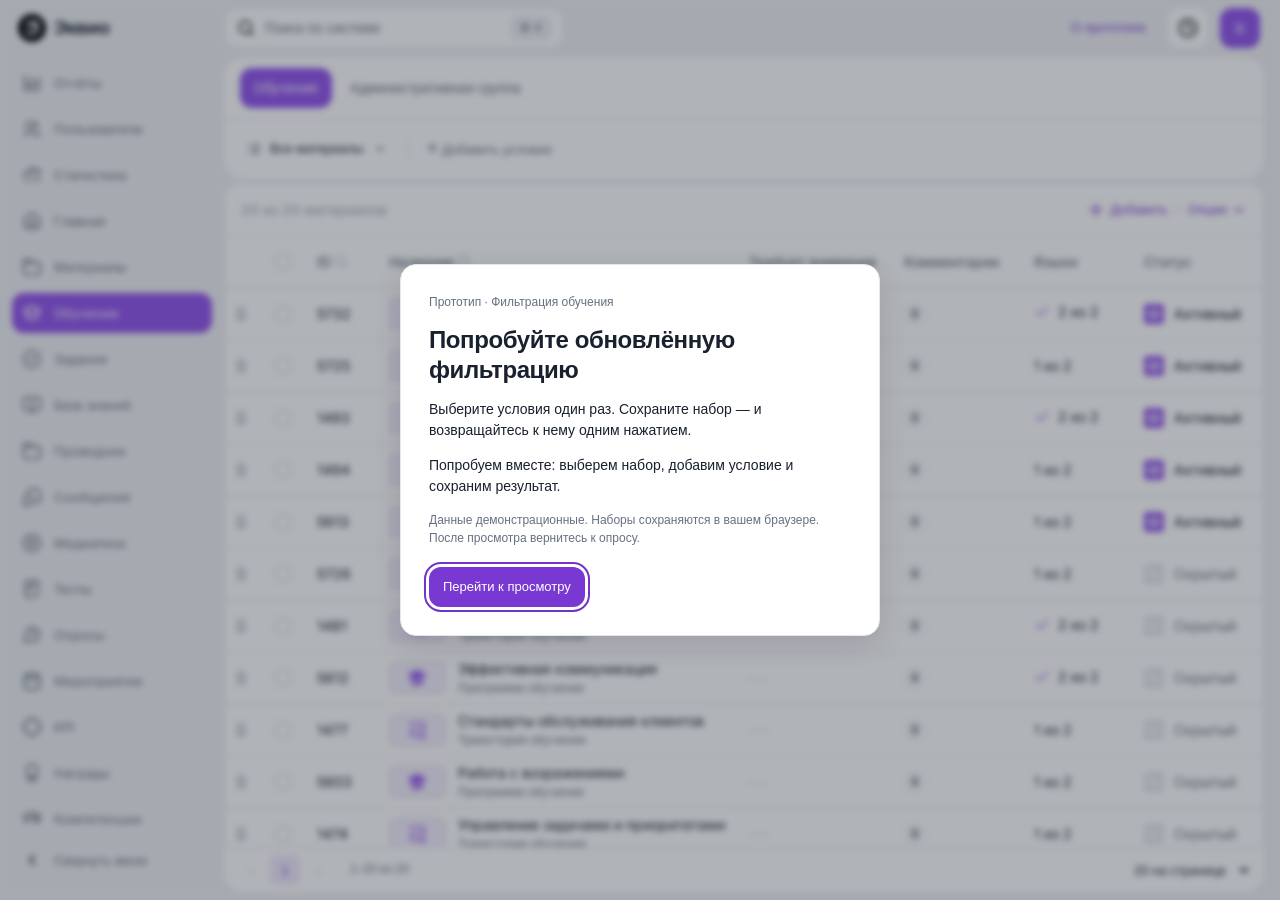
==== commit 06cce73f: "Improve tour spotlight and responsive table sizing" ====
--- a/layout-filter-tour/index.html
+++ b/layout-filter-tour/index.html
@@ -14,7 +14,7 @@
 <link href="assets/inline-11.css" rel="stylesheet"/>
 <link href="assets/6b6052547d65564a.css" rel="stylesheet"/>
 <link href="assets/01a82d93667bd2c8.css" rel="stylesheet"/>
-<link href="assets/c01bfa5bc910f23b.css" rel="stylesheet"/><link href="tokens.css" rel="stylesheet"/><link href="ui.css" rel="stylesheet"/><script defer="" src="search-index.js"></script><script defer="" src="ui.js?v=study-9"></script><link href="layout-b.css" rel="stylesheet"/><link href="filter-views.css?v=study-9" rel="stylesheet"/><link href="research-tour.css?v=study-9" rel="stylesheet"/></head><body class="refresh list-view layout-b preview-hidden filter-views"><svg aria-hidden="true" style="display:none" xmlns="http://www.w3.org/2000/svg"><symbol fill="none" id="igIIs">
+<link href="assets/c01bfa5bc910f23b.css" rel="stylesheet"/><link href="tokens.css" rel="stylesheet"/><link href="ui.css" rel="stylesheet"/><script defer="" src="search-index.js"></script><script defer="" src="ui.js?v=study-9"></script><link href="layout-b.css" rel="stylesheet"/><link href="filter-views.css?v=study-9" rel="stylesheet"/><link href="research-tour.css?v=study-10" rel="stylesheet"/></head><body class="refresh list-view layout-b preview-hidden filter-views"><svg aria-hidden="true" style="display:none" xmlns="http://www.w3.org/2000/svg"><symbol fill="none" id="igIIs">
 <path clip-rule="evenodd" d="M11.4772 1.33636C11.8195 1.24368 12.1803 1.24368 12.5226 1.33636C12.92 1.44395 13.2545 1.7066 13.5215 1.91624C13.547 1.93625 13.5719 1.95578 13.5961 1.97465L20.3784 7.24977C20.4046 7.27008 20.4305 7.29019 20.4562 7.31013C20.8328 7.60241 21.1646 7.85991 21.4119 8.19421C21.6288 8.48759 21.7905 8.8181 21.8889 9.1695C22.0009 9.56992 22.0005 9.98993 22 10.4667C21.9999 10.4992 21.9999 10.532 21.9999 10.5651V17.8386C21.9999 18.3657 21.9999 18.8204 21.9693 19.195C21.937 19.5904 21.8657 19.9836 21.6729 20.362C21.3853 20.9264 20.9264 21.3854 20.3619 21.673C19.9835 21.8658 19.5903 21.9371 19.1949 21.9694C18.8204 22 18.3656 22 17.8385 22H15.7999C15.7923 22 15.7846 22 15.7767 22C15.6576 22 15.5154 22.0001 15.3901 21.9899C15.2448 21.978 15.0369 21.9475 14.8189 21.8365C14.5367 21.6927 14.3072 21.4632 14.1634 21.181C14.0523 20.963 14.0219 20.755 14.01 20.6098C13.9998 20.4845 13.9998 20.3422 13.9999 20.2231L13.9999 13.6C13.9999 13.3035 13.9991 13.1412 13.9896 13.0246C13.9892 13.02 13.9888 13.0156 13.9884 13.0114C13.9843 13.011 13.9799 13.0107 13.9753 13.0103C13.8587 13.0008 13.6964 13 13.3999 13H10.5999C10.3034 13 10.1411 13.0008 10.0245 13.0103C10.0199 13.0107 10.0155 13.011 10.0113 13.0114C10.011 13.0156 10.0106 13.02 10.0102 13.0246C10.0007 13.1412 9.9999 13.3035 9.9999 13.6L9.9999 20.2231C9.99995 20.3422 10 20.4845 9.98976 20.6098C9.9779 20.755 9.94745 20.963 9.83641 21.181C9.6926 21.4632 9.46312 21.6927 9.18088 21.8365C8.96294 21.9475 8.75494 21.978 8.60973 21.9899C8.48441 22.0001 8.34216 22 8.22305 22C8.21523 22 8.2075 22 8.1999 22H6.16133C5.63419 22 5.17943 22 4.80487 21.9694C4.40952 21.9371 4.0163 21.8658 3.63792 21.673C3.07344 21.3854 2.6145 20.9264 2.32688 20.362C2.13408 19.9836 2.06277 19.5904 2.03046 19.195C1.99986 18.8204 1.99988 18.3657 1.99989 17.8385L1.9999 10.5651C1.9999 10.532 1.99986 10.4992 1.99982 10.4667C1.99931 9.98993 1.99886 9.56992 2.11094 9.1695C2.2093 8.8181 2.37094 8.48759 2.58794 8.19421C2.83519 7.85991 3.16701 7.6024 3.54364 7.31012C3.56934 7.29018 3.59524 7.27007 3.62134 7.24977L10.4037 1.97465C10.4279 1.95578 10.4528 1.93625 10.4783 1.91623C10.7453 1.7066 11.0798 1.44395 11.4772 1.33636ZM11.9926 3.28153C11.9174 3.33174 11.8184 3.40798 11.6315 3.55335L4.84923 8.82848C4.35115 9.21587 4.2584 9.29901 4.19591 9.3835C4.12358 9.4813 4.0697 9.59147 4.03691 9.7086C4.00858 9.8098 3.9999 9.93406 3.9999 10.5651V17.8C3.9999 18.3765 4.00067 18.7488 4.02382 19.0321C4.04602 19.3038 4.0837 19.4045 4.10889 19.454C4.20476 19.6421 4.35774 19.7951 4.5459 19.891C4.59535 19.9162 4.69607 19.9539 4.96773 19.9761C5.25107 19.9992 5.62334 20 6.1999 20H7.9999L7.99989 13.5681C7.99986 13.3157 7.99983 13.0699 8.01684 12.8618C8.03552 12.6332 8.07959 12.3634 8.21788 12.092C8.40963 11.7157 8.71559 11.4097 9.09191 11.218C9.36334 11.0797 9.63307 11.0356 9.86167 11.0169C10.0698 10.9999 10.3156 11 10.568 11H13.4318C13.6842 11 13.93 10.9999 14.1381 11.0169C14.3667 11.0356 14.6365 11.0797 14.9079 11.218C15.2842 11.4097 15.5902 11.7157 15.7819 12.092C15.9202 12.3634 15.9643 12.6332 15.983 12.8618C16 13.0699 15.9999 13.3157 15.9999 13.5681L15.9999 20H17.7999C18.3764 20 18.7487 19.9992 19.0321 19.9761C19.3037 19.9539 19.4044 19.9162 19.4539 19.891C19.642 19.7951 19.795 19.6421 19.8909 19.454C19.9161 19.4045 19.9538 19.3038 19.976 19.0321C19.9991 18.7488 19.9999 18.3765 19.9999 17.8V10.5651C19.9999 9.93406 19.9912 9.8098 19.9629 9.7086C19.9301 9.59146 19.8762 9.4813 19.8039 9.3835C19.7414 9.29901 19.6486 9.21587 19.1506 8.82848L12.3683 3.55335C12.1814 3.40798 12.0823 3.33174 12.0072 3.28153C12.0046 3.27983 12.0022 3.27822 11.9999 3.27669C11.9976 3.27822 11.9951 3.27983 11.9926 3.28153Z" fill="currentColor" fill-rule="evenodd"></path>
 </symbol><symbol fill="none" id="ykJxh">
 <path clip-rule="evenodd" d="M8 1C8.55229 1 9 1.44772 9 2V3H15V2C15 1.44772 15.4477 1 16 1C16.5523 1 17 1.44772 17 2V3.00163C17.4755 3.00489 17.891 3.01471 18.2518 3.04419C18.8139 3.09012 19.3306 3.18868 19.816 3.43597C20.5686 3.81947 21.1805 4.43139 21.564 5.18404C21.8113 5.66937 21.9099 6.18608 21.9558 6.74817C22 7.28936 22 7.95372 22 8.75868V17.2413C22 18.0463 22 18.7106 21.9558 19.2518C21.9099 19.8139 21.8113 20.3306 21.564 20.816C21.1805 21.5686 20.5686 22.1805 19.816 22.564C19.3306 22.8113 18.8139 22.9099 18.2518 22.9558C17.7106 23 17.0463 23 16.2413 23H7.75868C6.95372 23 6.28936 23 5.74817 22.9558C5.18608 22.9099 4.66937 22.8113 4.18404 22.564C3.43139 22.1805 2.81947 21.5686 2.43597 20.816C2.18868 20.3306 2.09012 19.8139 2.04419 19.2518C1.99998 18.7106 1.99999 18.0463 2 17.2413V8.7587C1.99999 7.95373 1.99998 7.28937 2.04419 6.74817C2.09012 6.18608 2.18868 5.66937 2.43597 5.18404C2.81947 4.43139 3.43139 3.81947 4.18404 3.43597C4.66937 3.18868 5.18608 3.09012 5.74818 3.04419C6.10898 3.01471 6.52454 3.00489 7 3.00163V2C7 1.44772 7.44772 1 8 1ZM7 5.00176C6.55447 5.00489 6.20463 5.01356 5.91104 5.03755C5.47262 5.07337 5.24842 5.1383 5.09202 5.21799C4.7157 5.40973 4.40973 5.71569 4.21799 6.09202C4.1383 6.24842 4.07337 6.47262 4.03755 6.91104C4.00078 7.36113 4 7.94342 4 8.8V9H20V8.8C20 7.94342 19.9992 7.36113 19.9624 6.91104C19.9266 6.47262 19.8617 6.24842 19.782 6.09202C19.5903 5.7157 19.2843 5.40973 18.908 5.21799C18.7516 5.1383 18.5274 5.07337 18.089 5.03755C17.7954 5.01356 17.4455 5.00489 17 5.00176V6C17 6.55228 16.5523 7 16 7C15.4477 7 15 6.55228 15 6V5H9V6C9 6.55228 8.55229 7 8 7C7.44772 7 7 6.55228 7 6V5.00176ZM20 11H4V17.2C4 18.0566 4.00078 18.6389 4.03755 19.089C4.07337 19.5274 4.1383 19.7516 4.21799 19.908C4.40973 20.2843 4.7157 20.5903 5.09202 20.782C5.24842 20.8617 5.47262 20.9266 5.91104 20.9624C6.36113 20.9992 6.94342 21 7.8 21H16.2C17.0566 21 17.6389 20.9992 18.089 20.9624C18.5274 20.9266 18.7516 20.8617 18.908 20.782C19.2843 20.5903 19.5903 20.2843 19.782 19.908C19.8617 19.7516 19.9266 19.5274 19.9624 19.089C19.9992 18.6389 20 18.0566 20 17.2V11Z" fill="currentColor" fill-rule="evenodd"></path>
@@ -65,4 +65,4 @@
 <li>Выбранные условия сбрасываются одной кнопкой; отдельные теги не занимают место над таблицей.</li></ul>
 <p>Реальная серверная фильтрация, сохранение материала и поиск по всем данным не подключены.</p><button class="rules-close" type="button">Продолжить просмотр</button></dialog><dialog aria-label="Поиск по системе" class="command-dialog"><div class="command-search-field"><svg aria-hidden="true" height="20" viewBox="0 0 20 20" width="20"><use href="assets/icons.svg#ek-icon-search-md-outline"></use></svg><input aria-label="Поиск по разделам и сохранённым материалам" autocomplete="off" class="command-input" data-testid="input" placeholder="Найти раздел или материал" type="search"/><button aria-label="Очистить поиск" class="command-clear" hidden="" type="button">×</button><button aria-label="Закрыть поиск" class="command-close" type="button">Esc</button></div><div aria-live="polite" class="command-results"></div><p class="command-note">Локальный поиск: разделы меню и сохранённые материалы. Остальные данные пока не подключены.</p></dialog><dialog aria-label="Условия фильтрации" class="lf-dialog lf-picker" id="lf-picker"><header><button aria-label="Назад к параметрам" hidden="" id="lf-picker-back" type="button">‹</button><strong id="lf-picker-title">Добавить условие</strong><button aria-label="Закрыть" class="lf-close" data-lf-close="" type="button">×</button></header><div class="lf-find"><svg aria-hidden="true" viewBox="0 0 20 20"><circle cx="8.5" cy="8.5" r="5.5"></circle><path d="m13 13 4 4"></path></svg><input aria-label="Найти параметр или значение" autocomplete="off" id="lf-value-search" placeholder="Найти параметр" type="search"/></div><div class="lf-picker-list" id="lf-picker-list"></div><footer hidden="" id="lf-picker-footer"><span>Любое из выбранных значений</span><button id="lf-apply" type="button">Применить</button></footer></dialog>
 <dialog aria-label="Сохранённые наборы" class="lf-dialog lf-views-dialog" id="lf-views"><header><strong>Наборы фильтров</strong><button aria-label="Закрыть" class="lf-close" data-lf-close="" type="button">×</button></header><div class="lf-view-list" id="lf-view-list"></div><p class="lf-note">Личные наборы сохраняются в этом браузере.</p></dialog>
-<dialog aria-labelledby="lf-save-title" class="lf-dialog lf-save-dialog" id="lf-save-dialog"><header><strong id="lf-save-title">Сохранить набор</strong><button aria-label="Закрыть" class="lf-close" data-lf-close="" type="button">×</button></header><form id="lf-save-form"><label for="lf-view-name">Название набора</label><input id="lf-view-name" maxlength="60" placeholder="Например, обучение отдела продаж" required=""/><p class="lf-note">Сохраним условия и выбранную административную группу.</p><p hidden="" id="lf-save-error" role="alert"></p><footer><button id="lf-save-cancel" type="button">Отмена</button><button class="lf-primary" type="submit">Сохранить</button></footer></form></dialog><div class="lf-toast" hidden="" id="lf-toast" role="status"></div><script src="filter-data.js?v=study-9"></script><script src="filter-views.js?v=study-9"></script><script src="filter-tour.js?v=study-9"></script></body></html>+<dialog aria-labelledby="lf-save-title" class="lf-dialog lf-save-dialog" id="lf-save-dialog"><header><strong id="lf-save-title">Сохранить набор</strong><button aria-label="Закрыть" class="lf-close" data-lf-close="" type="button">×</button></header><form id="lf-save-form"><label for="lf-view-name">Название набора</label><input id="lf-view-name" maxlength="60" placeholder="Например, обучение отдела продаж" required=""/><p class="lf-note">Сохраним условия и выбранную административную группу.</p><p hidden="" id="lf-save-error" role="alert"></p><footer><button id="lf-save-cancel" type="button">Отмена</button><button class="lf-primary" type="submit">Сохранить</button></footer></form></dialog><div class="lf-toast" hidden="" id="lf-toast" role="status"></div><script src="filter-data.js?v=study-9"></script><script src="filter-views.js?v=study-9"></script><script src="filter-tour.js?v=study-10"></script></body></html>
--- a/layout-filter-tour/assets/inline-09.css
+++ b/layout-filter-tour/assets/inline-09.css
@@ -24,7 +24,7 @@
 .carrotquest-css-reset iframe, .carrotquest-css-reset-frame iframe { max-height: none; max-width: none; }
 .carrotquest-message-mobil-noscroll { position: fixed !important; overflow: hidden !important; width: 100% !important; height: 100% !important; }
 .carrot-popup-frame { position: fixed !important; inset: 0px !important; z-index: 2147483000 !important; display: block !important; width: 100% !important; height: 100% !important; animation: 0.25s ease 0s 1 normal none running carrotquest-fadein !important; }
-@keyframes carrotquest-fadein { 
+@keyframes carrotquest-fadein {
   0% { opacity: 0; }
   100% { opacity: 1; }
 }
@@ -52,12 +52,12 @@
   .carrot-messenger-frame-container.data-truncate-visibility { min-height: 411px !important; margin-top: 0px !important; }
 }
 .carrotquest-messenger-line-anim { animation-name: carrotquest-messenger-line-anim-right !important; animation-duration: 0.15s !important; animation-timing-function: cubic-bezier(0, 0, 0.2, 1) !important; }
-@keyframes carrotquest-messenger-line-anim-right { 
+@keyframes carrotquest-messenger-line-anim-right {
   0% { opacity: 0; transform: scale(0.6) translate(124px, 320px); }
   100% { opacity: 1; transform: scale(1) translate(0px); }
 }
 .carrotquest-messenger-line-left { animation-name: carrotquest-messenger-line-anim-left !important; }
-@keyframes carrotquest-messenger-line-anim-left { 
+@keyframes carrotquest-messenger-line-anim-left {
   0% { opacity: 0; transform: scale(0.6) translate(-124px, 320px); }
   100% { opacity: 1; transform: scale(1) translate(0px); }
 }
--- a/layout-filter-tour/assets/inline-11.css
+++ b/layout-filter-tour/assets/inline-11.css
@@ -1,4 +1,4 @@
-@keyframes chartjs-render-animation { 
+@keyframes chartjs-render-animation {
   0% { opacity: 0.99; }
   100% { opacity: 1; }
 }
--- a/layout-filter-tour/research-tour.css
+++ b/layout-filter-tour/research-tour.css
@@ -34,7 +34,7 @@
 .filter-study-coach .filter-study-task.is-complete { color: var(--ui-accent-strong); }
 .filter-study-coach .research-button.outline { border: 1px solid var(--ui-border); color: var(--ui-ink); background: var(--ui-surface); }
 .filter-study-coach .research-button.outline:hover { background: var(--ui-bg); }
-.research-highlight { position: fixed; z-index: 1000; pointer-events: none; border: 2px solid var(--ui-accent); border-radius: 14px; box-shadow: 0 0 0 4px var(--ui-accent-soft); box-sizing: border-box; }
+.research-highlight { position: fixed; z-index: 1000; pointer-events: none; border: 2px solid var(--ui-accent); border-radius: 14px; box-shadow: 0 0 0 100vmax rgb(17 24 39 / 46%); box-sizing: border-box; }
 .research-status { position: fixed; bottom: 20px; right: 20px; max-width: min(380px, calc(100vw - 40px)); padding: 12px 16px; background: var(--ui-ink); color: var(--ui-surface); border-radius: 12px; z-index: 1003; font: 13px/1.5 var(--ui-font); box-shadow: var(--ui-popup-shadow); }
 [data-research-blocked] { cursor: default !important; }
 @media (max-width: 620px) { .research-launcher { font-size: 12px; padding: 4px; } .research-coach { padding: 16px; } }
